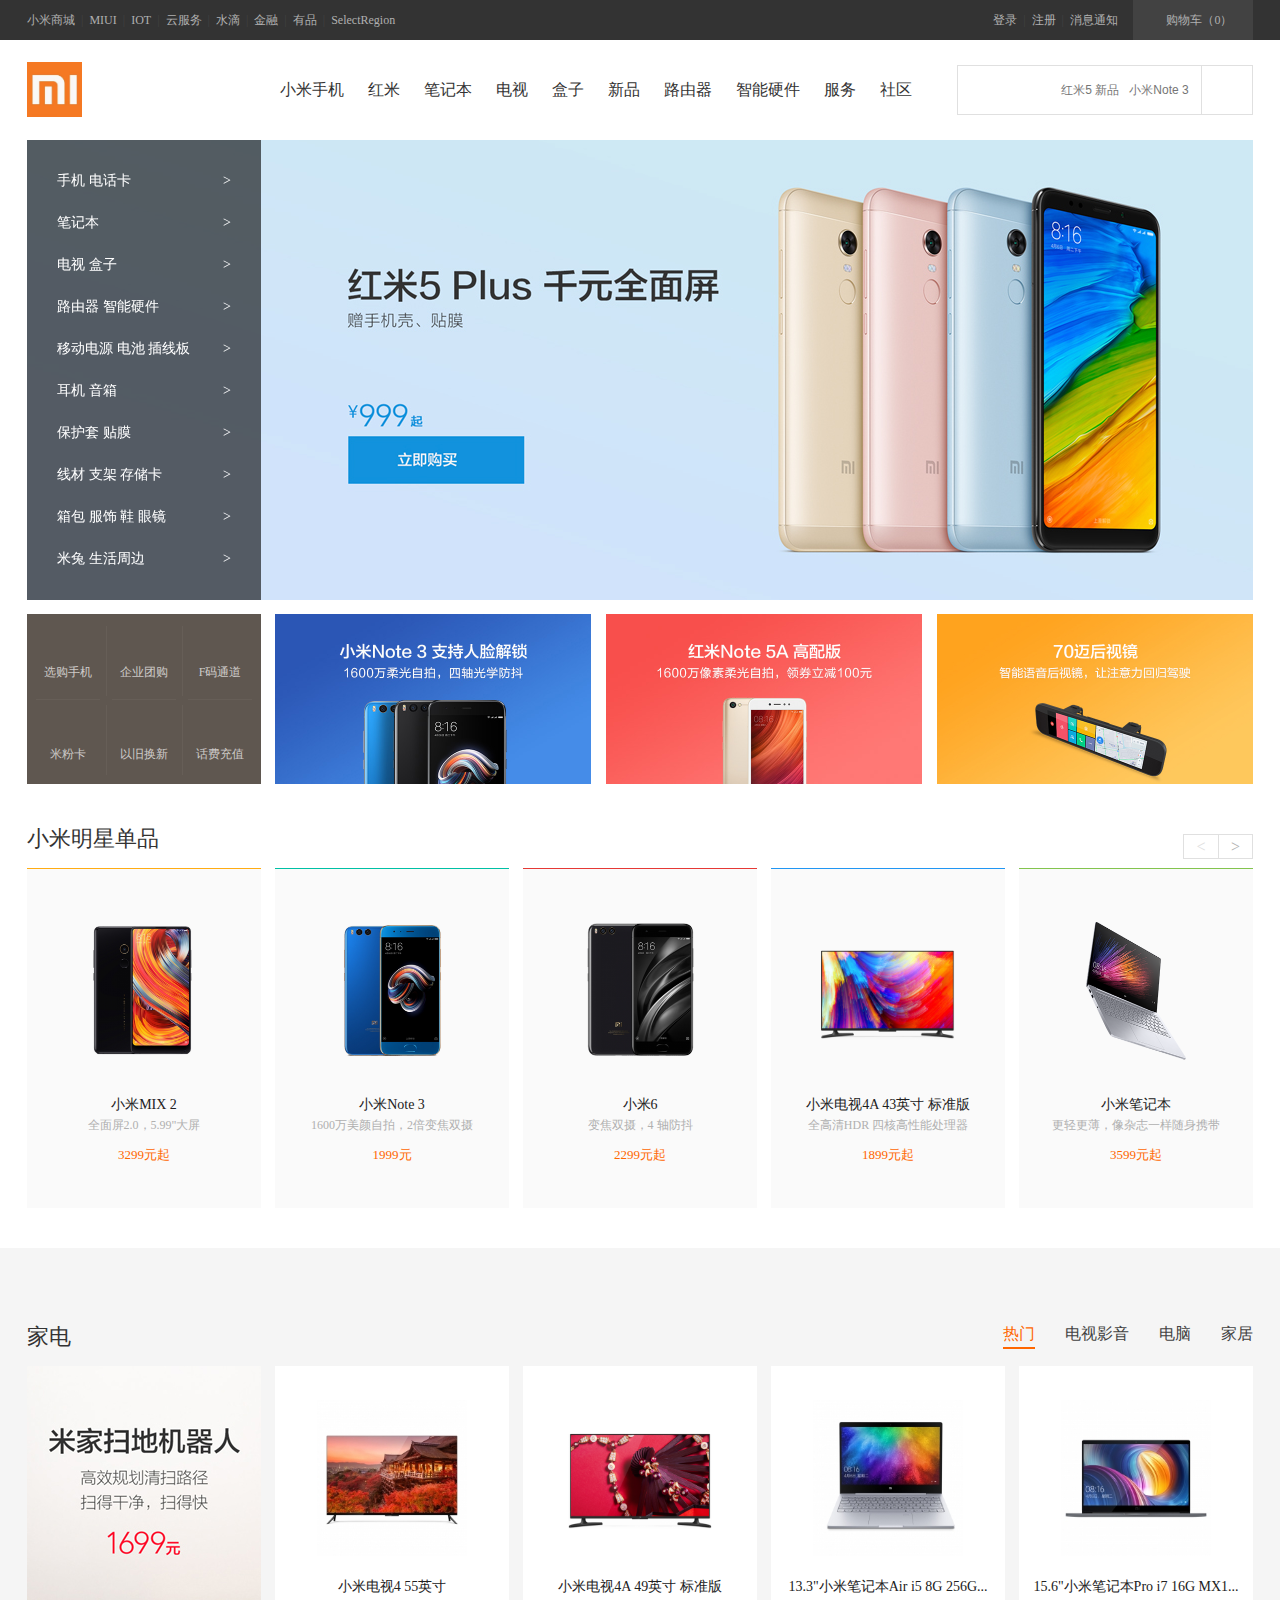
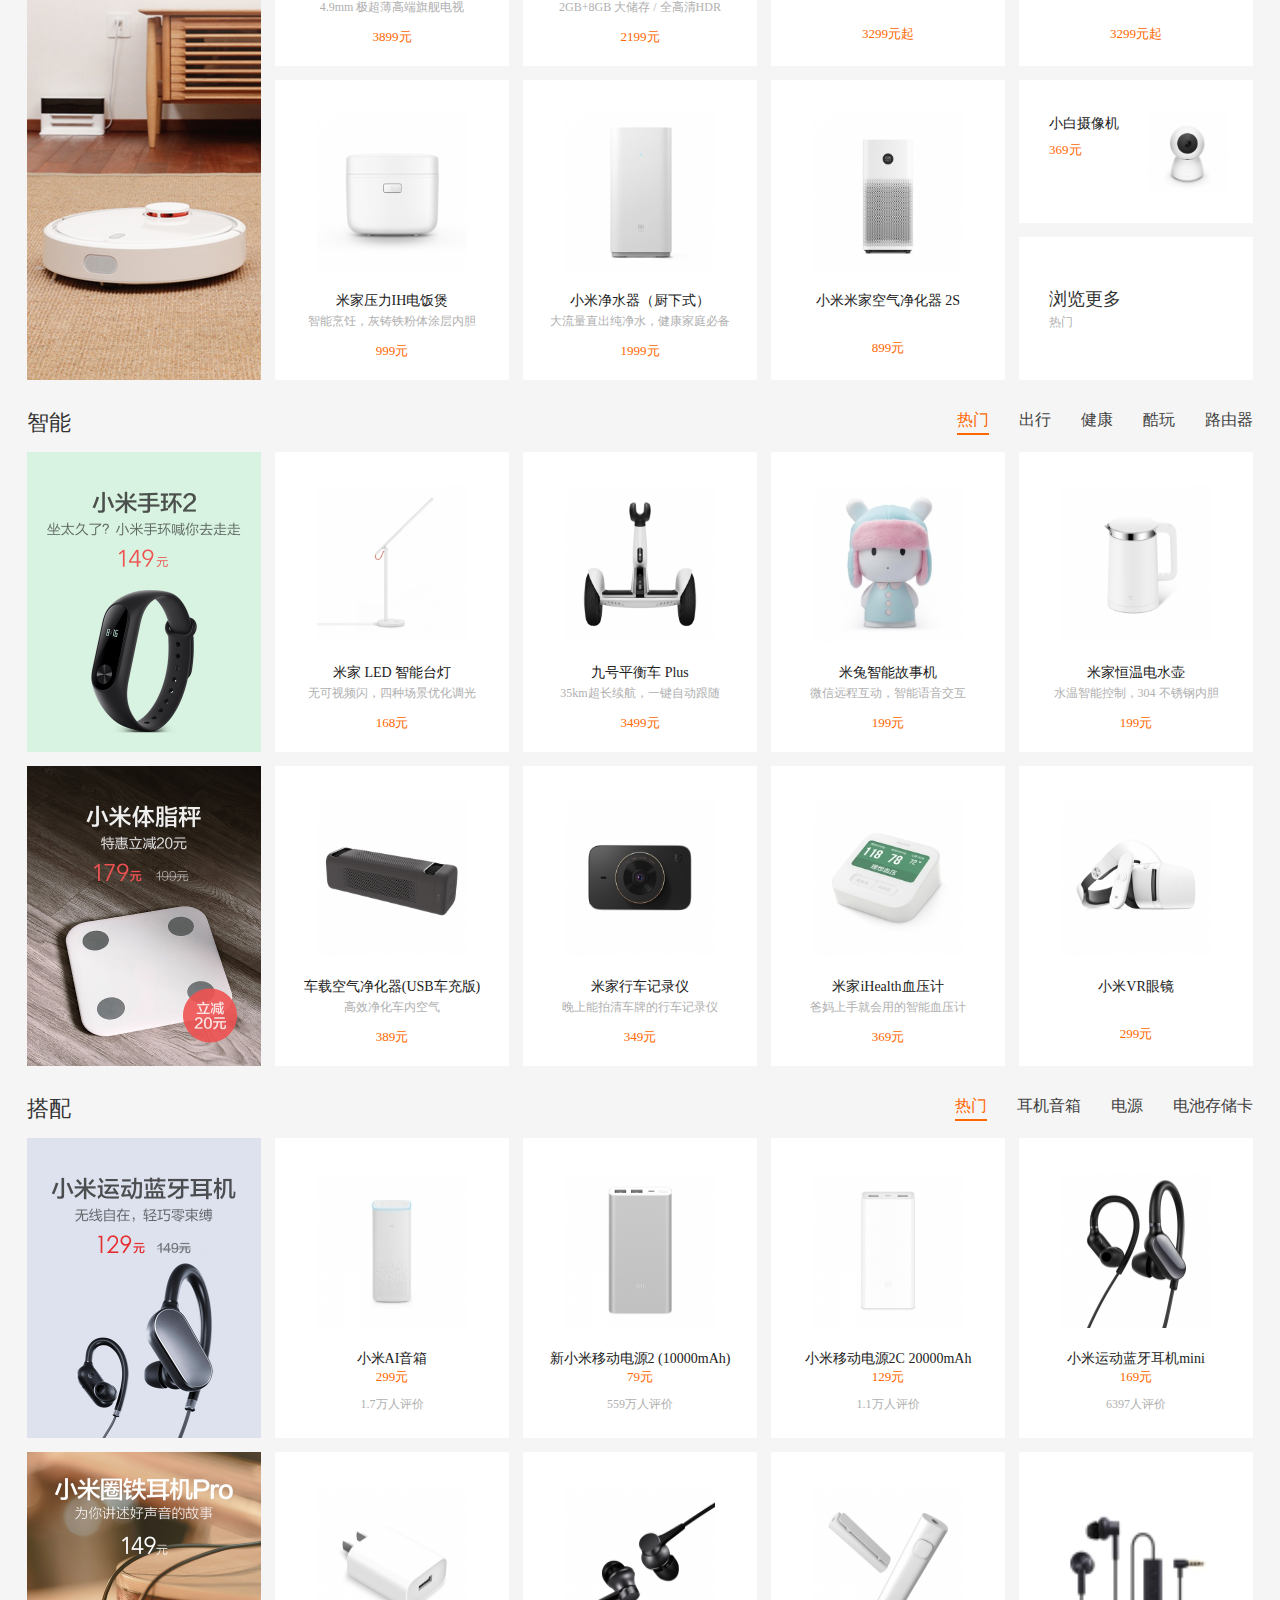
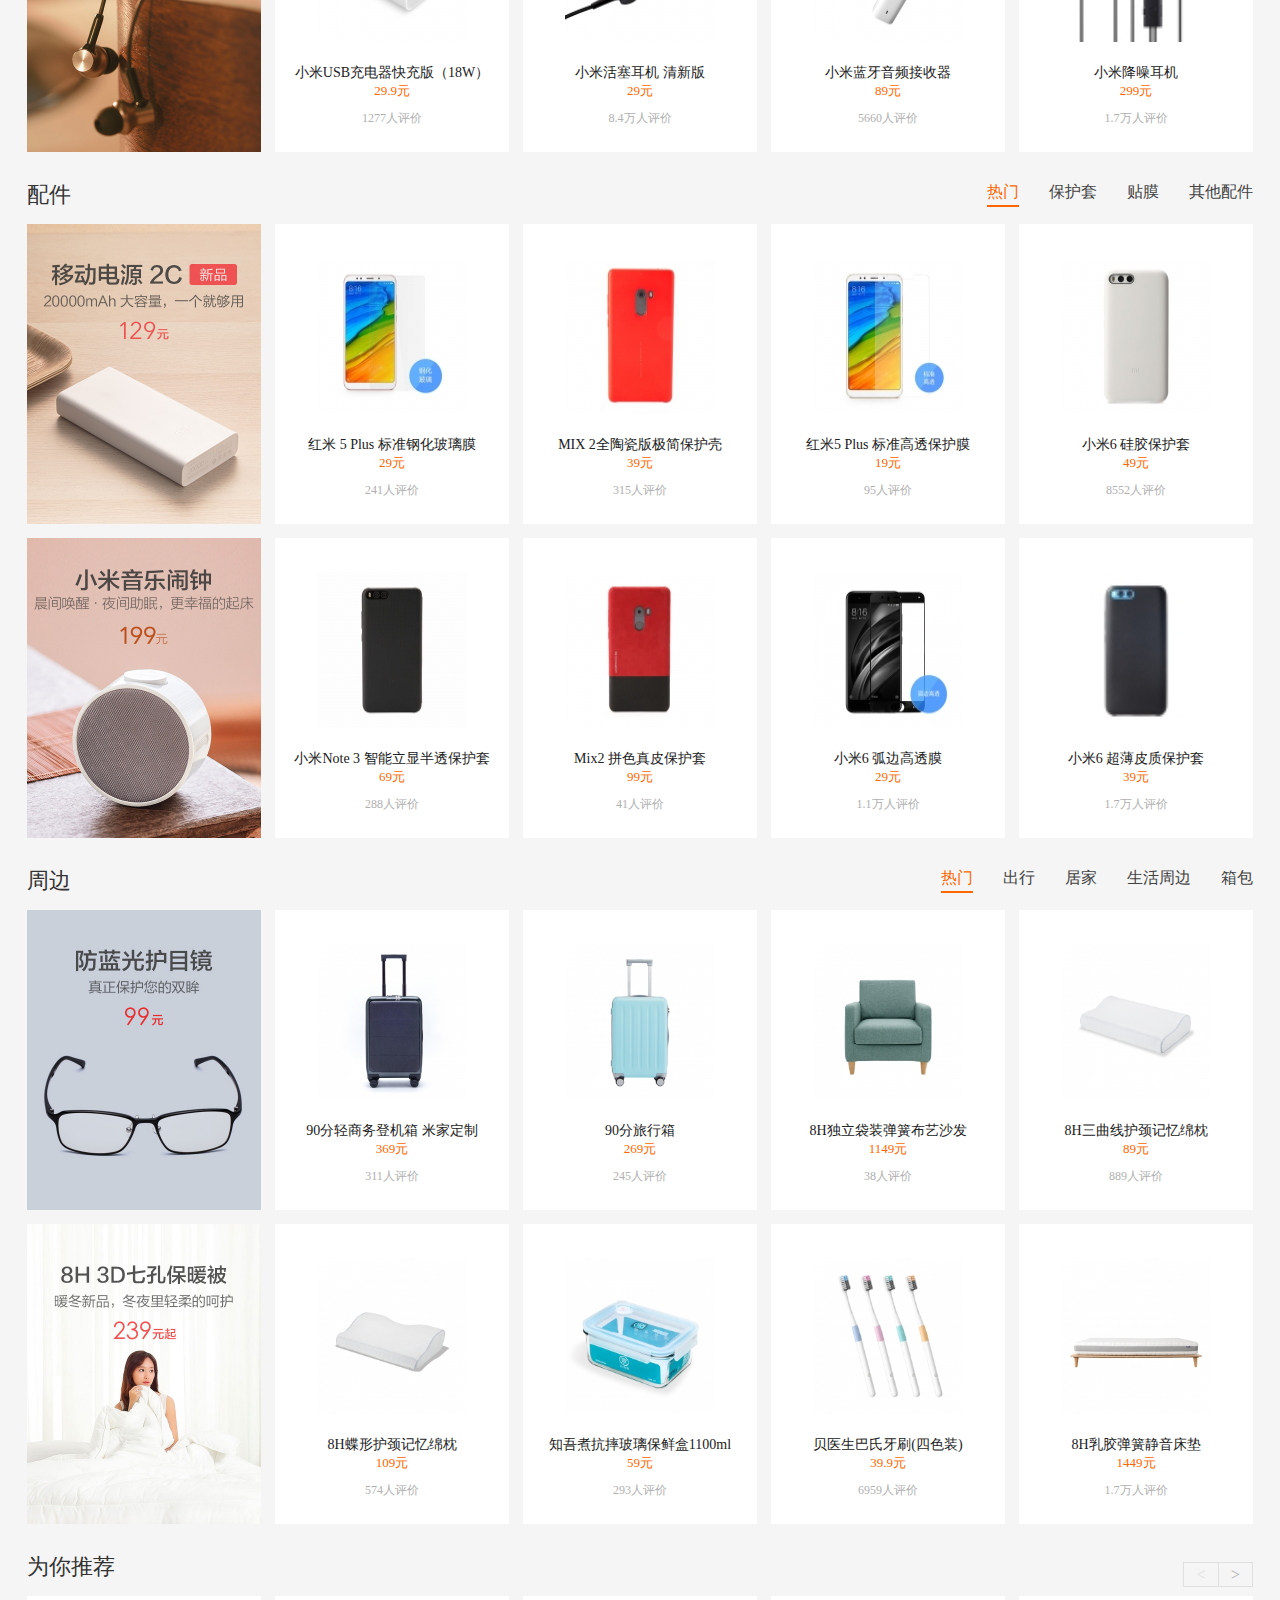
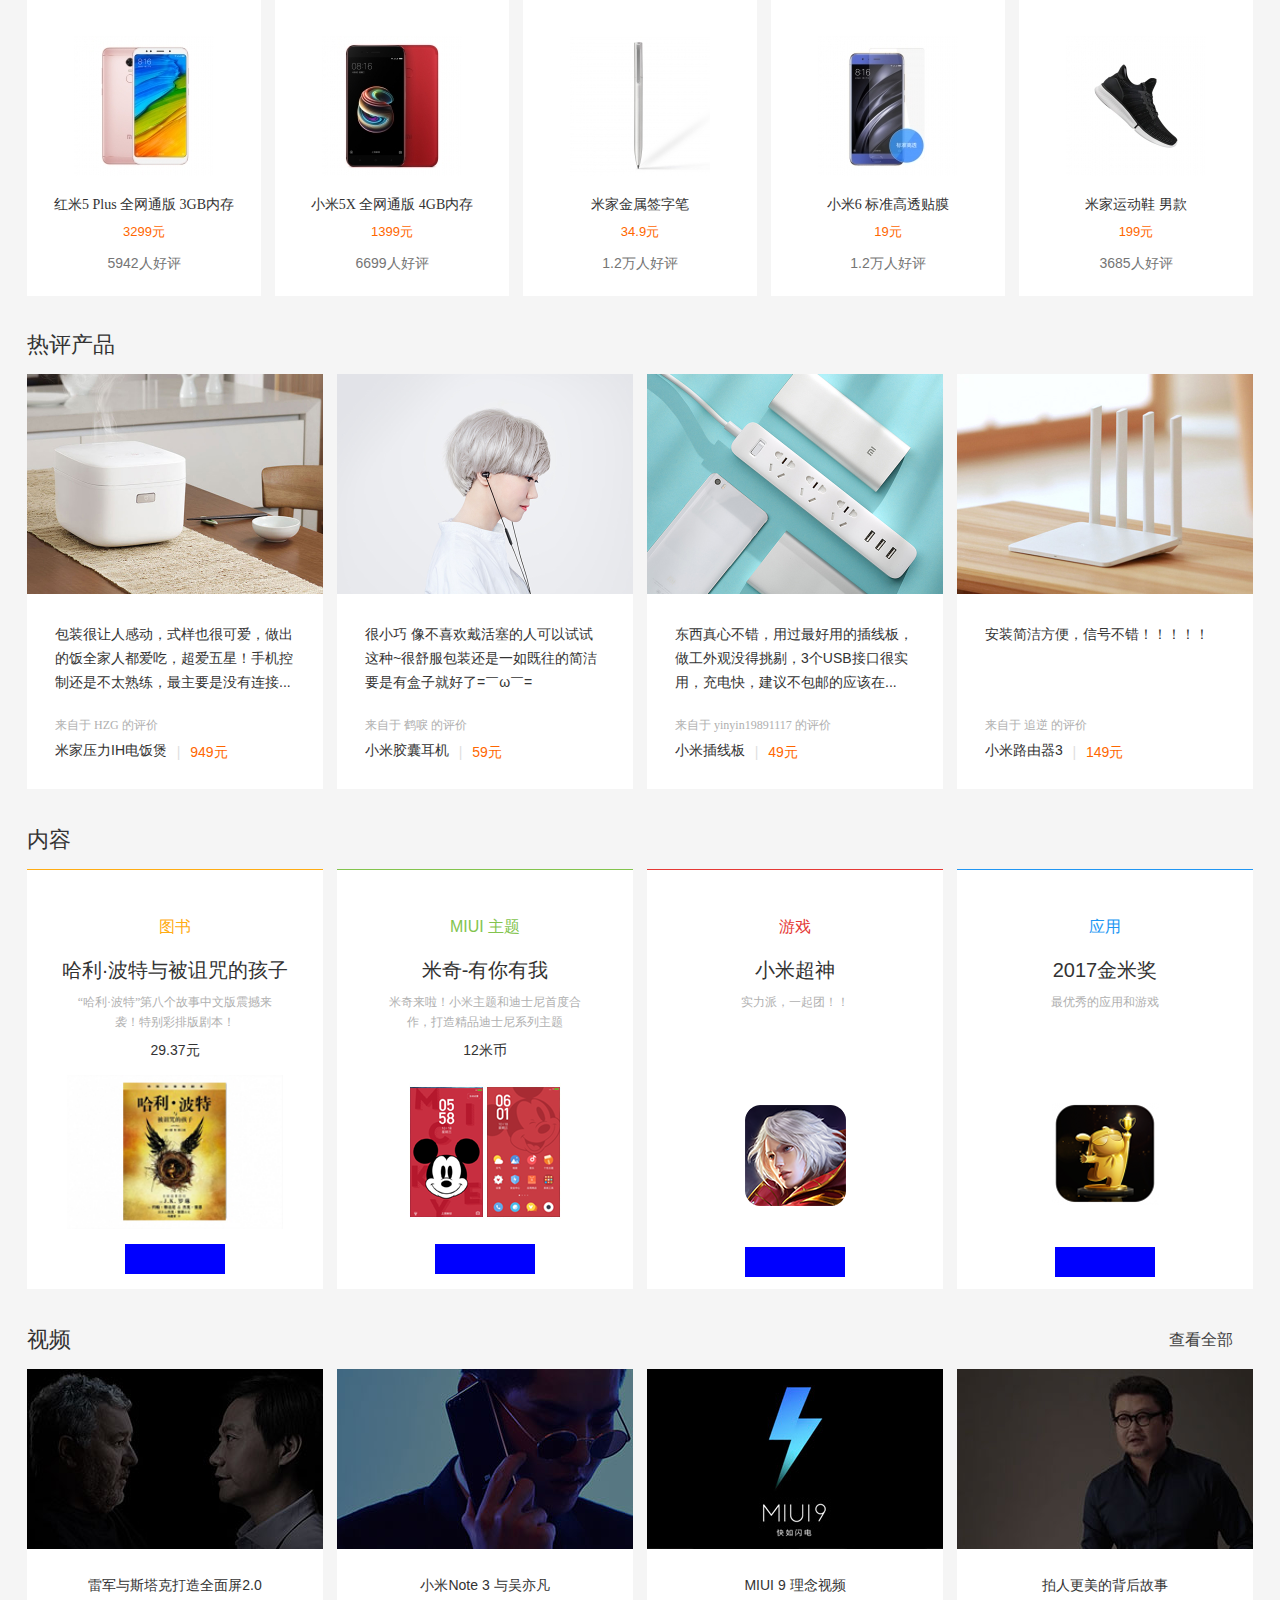
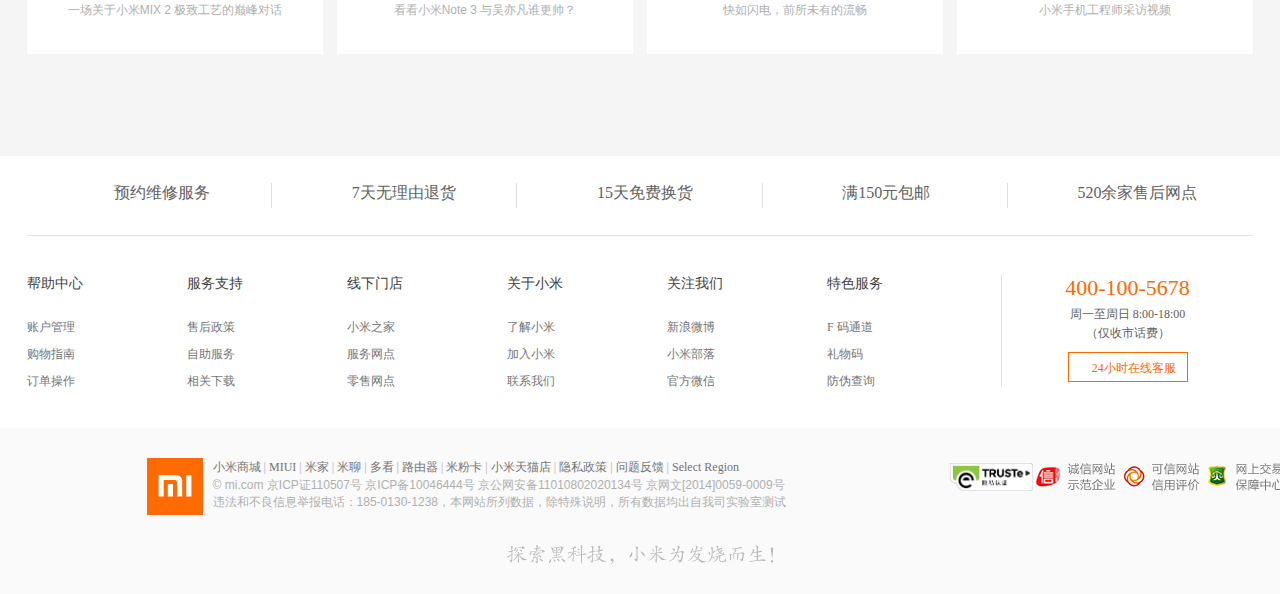
==== index.html @ ba9666d8 "1" ====
<!DOCTYPE html>
<html lang="en">
<head>
	<meta charset="UTF-8">
	<title>小米商城 - 小米MIX 2、红米5 Plus、小米Note 3、小米笔记本官方网站</title>
	<link rel="icon" href="img/favicon.ico" type="image/x-icon">
	<link rel="stylesheet" href="css/index.css">
	<link rel="stylesheet" href="css/public.css">
	<link rel="stylesheet" href="css/swiper.min.css">
	<script src="js/jquery.js"></script>
	<script src="js/swiper.min.js"></script>
</head>
<body>
	<!-- 头部开始 -->
	<div class="head">
		<div class="head-neikuan">
			<div class="head-left">
				<a href="" class="head-wenzi">小米商城</a>
				<span class="head-shuxian">|</span>
				<a href="" class="head-wenzi">MIUI</a>
				<span class="head-shuxian">|</span>
				<a href="" class="head-wenzi">IOT</a>
				<span class="head-shuxian">|</span>
				<a href="" class="head-wenzi">云服务</a>
				<span class="head-shuxian">|</span>
				<a href="" class="head-wenzi">水滴</a>
				<span class="head-shuxian">|</span>
				<a href="" class="head-wenzi">金融</a>
				<span class="head-shuxian">|</span>
				<a href="" class="head-wenzi">有品</a>
				<span class="head-shuxian">|</span>
				<a href="" class="head-wenzi">SelectRegion</a>
			</div>
			<div class="head-right">
				<a href="" class="head-wenzi">登录</a>
				<span class="head-shuxian">|</span>
				<a href="" class="head-wenzi">注册</a>
				<span class="head-shuxian">|</span>
				<a href="" class="head-wenzi">消息通知</a>
				<div class="head-buy">
					<span>&#xe600;</span>
					<span class="head-wenzi1">购物车（0）</span>
				</div>
			</div>
		</div>
	</div>
	<!-- 头部结束 -->

	<!-- 导航栏开始 -->
	<div class="daohanglan">
		<div class="daohanglan-left">
			<img src="img/logo.jpg" alt="小米logo" class="daohanglan-left-logo">
		</div>
		<div class="daohanglan-middle">
			<a href="" class="daohanglan-middle-wenzi">小米手机</a>
			<a href="" class="daohanglan-middle-wenzi">红米</a>
			<a href="" class="daohanglan-middle-wenzi">笔记本</a>
			<a href="" class="daohanglan-middle-wenzi">电视</a>
			<a href="" class="daohanglan-middle-wenzi">盒子</a>
			<a href="" class="daohanglan-middle-wenzi">新品</a>
			<a href="" class="daohanglan-middle-wenzi">路由器</a>
			<a href="" class="daohanglan-middle-wenzi">智能硬件</a>
			<a href="" class="daohanglan-middle-wenzi">服务</a>
			<a href="" class="daohanglan-middle-wenzi">社区</a>
		</div>
		<div class="daohanglan-right">
			<form action="" method="get">
				<input type="text" placeholder="                            红米5 新品   小米Note 3" class="search">
				<input type="submit" class="daohanglan-btn" value="&#xe998;">
			</form>
		</div>
	</div>
	<!-- 导航栏结束 -->

	<!-- banner开始 -->
	<div class="banner swiper-container">
		<div class="banner-img swiper-wrapper">
			<div class="swiper-slide">
				<img src="img/banner1.jpg" alt="">
			</div>
			<div class="swiper-slide">
				<img src="img/banner2.jpg" alt="">
			</div>
			<div class="swiper-slide">
				<img src="img/banner3.jpg" alt="">
			</div>
			<div class="swiper-slide">
				<img src="img/banner4.jpg" alt="">
			</div>
			<div class="swiper-slide">
				<img src="img/banner5.jpg" alt="">
			</div>
		</div>
		
    	<!-- 轮播点 -->
    	<div class="swiper-pagination"></div>
		
		<ul class="banner-nav">
			<a href="">
				<li class="banner-item">
					<span>手机 电话卡</span>
					<span>&gt;</span>
				</li>
			</a>
			<a href="">
				<li class="banner-item">
					<span>笔记本</span>
					<span>&gt;</span>
				</li>
			</a>
			<a href="">
				<li class="banner-item">
					<span>电视 盒子</span>
					<span>&gt;</span>
				</li>
			</a>
			<a href="">
				<li class="banner-item">
					<span>路由器 智能硬件</span>
					<span>&gt;</span>
				</li>
			</a><a href="">
				<li class="banner-item">
					<span>移动电源 电池 插线板</span>
					<span>&gt;</span>
				</li>
			</a>
			<a href="">
				<li class="banner-item">
					<span>耳机 音箱</span>
					<span>&gt;</span>
				</li>
			</a><a href="">
				<li class="banner-item">
					<span>保护套 贴膜</span>
					<span>&gt;</span>
				</li>
			</a>
			<a href="">
				<li class="banner-item">
					<span>线材 支架 存储卡</span>
					<span>&gt;</span>
				</li>
			</a><a href="">
				<li class="banner-item">
					<span>箱包 服饰 鞋 眼镜</span>
					<span>&gt;</span>
				</li>
			</a>
			<a href="">
				<li class="banner-item">
					<span>米兔 生活周边</span>
					<span>&gt;</span>
				</li>
			</a>
		</ul>
		
		<!-- 自己用定位做的按钮 -->
		<div class="btn-left">
			<p>&#xe65b;</p>
		</div>
		<div class="btn-left btn-right">
			<p>&#xe606;</p>
		</div>


		<!-- Swiper官网复制的轮播点击按钮代码 -->
		<!-- <div class="swiper-button-prev"></div>
    	<div class="swiper-button-next"></div> -->
	</div>
	<!-- banner结束 -->

	<!-- banner2开始 -->
	<div class="banner2">
		<div class="b2-1">
			<div class="b2-1-neirong">
				<p>&#xe605;</p>
				<p class="p2">选购手机</p>
			</div>
			<div class="b2-1-neirong">
				<p>&#xe607;</p>
				<p class="p2">企业团购</p>
			</div>
			<div class="b2-1-neirong">
				<p>&#xe60f;</p>
				<p class="p2">F码通道</p>
			</div>
			<div class="b2-1-neirong">
				<p>&#xe604;</p>
				<p class="p2">米粉卡</p>
			</div>
			<div class="b2-1-neirong">
				<p>&#xe611;</p>
				<p class="p2">以旧换新</p>
			</div>
			<div class="b2-1-neirong">
				<p>&#xe610;</p>
				<p class="p2">话费充值</p>
			</div>
			<div class="xian1"></div>
			<div class="xian1 xian2"></div>
			<div class="xian1 xian3"></div>
			<div class="xian1 xian3 xian4"></div>
			<div class="hengx1"></div>
			<div class="hengx1 hengx2"></div>
			<div class="hengx1 hengx3"></div>
		</div>
		<a href=""><img src="img/b2-2.jpg" alt="" class="b2-2"></a>
		<a href=""><img src="img/b2-3.jpg" alt="" class="b2-2 b2-3"></a>
		<a href=""><img src="img/b2-4.jpg" alt="" class="b2-2 b2-4"></a>
	</div>
	<!-- banner2结束 -->

	<!-- 明星单品开始 -->
	<div class="star">
		<div class="star-top">
			<h2>小米明星单品</h2>
			<div class="star-btn">
				<span> < </span>
				<span class="star-btn-active"> > </span>
			</div>
		</div>
		<div class="star-bottom">
			<div class="star-item items4">
				<a href=""><img src="img/item1.png" alt="" class="star-item1"></a>
				<a href=""><h1 class="star-item2">小米MIX 2</h1></a>
				<h2 class="star-item3">全面屏2.0，5.99"大屏</h2>
				<p class="star-item4">3299元起</p>
			</div>
			<div class="star-item items3">
				<a href=""><img src="img/item2.png" alt="" class="star-item1"></a>
				<a href=""><h1 class="star-item2">小米Note 3</h1></a>
				<h2 class="star-item3">1600万美颜自拍，2倍变焦双摄</h2>
				<p class="star-item4">1999元</p>
			</div>
			<div class="star-item items2">
				<a href=""><img src="img/item3.png" alt="" class="star-item1"></a>
				<a href=""><h1 class="star-item2">小米6</h1></a>
				<h2 class="star-item3">变焦双摄，4 轴防抖</h2>
				<p class="star-item4">2299元起</p>
			</div>
			<div class="star-item items1">
				<a href=""><img src="img/item4.png" alt="" class="star-item1"></a>
				<a href=""><h1 class="star-item2">小米电视4A 43英寸 标准版</h1></a>
				<h2 class="star-item3">全高清HDR  四核高性能处理器</h2>
				<p class="star-item4">1899元起</p>
			</div>
			<div class="star-item items">
				<a href=""><img src="img/item5.png" alt="" class="star-item1"></a>
				<a href=""><h1 class="star-item2">小米笔记本</h1></a>
				<h2 class="star-item3">更轻更薄，像杂志一样随身携带</h2>
				<p class="star-item4">3599元起</p>
			</div>
		</div>
	</div>
	<!-- 明星单品结束 -->

	<div class="big-box">
		<!-- 家电开始 -->
		<div class="jiadian">
			<div class="star-top">
				<h2>家电</h2>
				<ul class="jiadian-nav">
					<li class="jiadian-nav-active">热门</li>
					<li class="">电视影音</li>
					<li class="">电脑</li>
					<li class="">家居</li>
				</ul>
			</div>
			<div class="jiadian-bottom">
				<a href=""><img src="img/jiadian.jfif" alt="" class="jiadian-left"></a>
				<ul class="jiadian-right">
					<li class="jiadian-item">
						<a href=""><img src="img/jiadian-item1.jpg" alt="" class="jiadian-item1"></a>
						<a href=""><h1 class="star-item2">小米电视4 55英寸</h1></a>
						<h2 class="star-item3">4.9mm 极超薄高端旗舰电视</h2>
						<p class="star-item4">3899元</p>
					</li>
					<li class="jiadian-item">
						<a href=""><img src="img/jiadian-item2.jpg" alt="" class="jiadian-item1"></a>
						<a href=""><h1 class="star-item2">小米电视4A 49英寸 标准版</h1></a>
						<h2 class="star-item3">2GB+8GB 大储存 / 全高清HDR</h2>
						<p class="star-item4">2199元</p>
					</li>
					<li class="jiadian-item">
						<a href=""><img src="img/jiadian-item3.jpg" alt="" class="jiadian-item1"></a>
						<a href=""><h1 class="star-item2">13.3"小米笔记本Air i5 8G 256G...</h1></a>
						<div class="star-item3 si1"></div>
						<p class="star-item4">3299元起</p>
					</li>
					<li class="jiadian-item">
						<a href=""><img src="img/jiadian-item4.jpg" alt="" class="jiadian-item1"></a>
						<a href=""><h1 class="star-item2">15.6"小米笔记本Pro i7 16G MX1...</h1></a>
						<div class="star-item3 si1"></div>
						<p class="star-item4">3299元起</p>
					</li>
					<li class="jiadian-item">
						<a href=""><img src="img/jiadian-item5.jpg" alt="" class="jiadian-item1"></a>
						<a href=""><h1 class="star-item2">米家压力IH电饭煲</h1></a>
						<h2 class="star-item3">智能烹饪，灰铸铁粉体涂层内胆</h2>
						<p class="star-item4">999元</p>
					</li>
					<li class="jiadian-item">
						<a href=""><img src="img/jiadian-item6.jpg" alt="" class="jiadian-item1"></a>
						<a href=""><h1 class="star-item2">小米净水器（厨下式）</h1></a>
						<h2 class="star-item3">大流量直出纯净水，健康家庭必备</h2>
						<p class="star-item4">1999元</p>
					</li>
					<li class="jiadian-item">
						<a href=""><img src="img/jiadian-item7.jpg" alt="" class="jiadian-item1"></a>
						<a href=""><h1 class="star-item2">小米米家空气净化器 2S</h1></a>
						<div class="star-item3 si1"></div>
						<p class="star-item4">899元</p>
					</li>
					<li class="jiadian-item10">
						<div class="jiadian-item10-01">
							<div class="jiadian-item10-01-left">
								<a href=""><h1>小白摄像机</h1></a>
								<p>369元</p>
							</div>
							<div class="jiadian-item10-01-right">
								<a href=""><img src="img/jiadian-item8.jpg" alt=""></a>
							</div>
						</div>
						<div class="jiadian-item10-01 ji10-02">
							<div class="jiadian-item10-02-left">
								<a href=""><h1>浏览更多</h1></a>
								<a href=""><h4>热门</h4></a>
							</div>
							<div class="jiadian-item10-01-right">
								<a href=""><p>&#xe60b;</p></a>
							</div>
						</div>
					</li>
				</ul>
			</div>
		</div>
		<!-- 家电结束 -->

		<!-- 智能开始 -->
		<div class="jiadian">
			<div class="star-top">
				<h2>智能</h2>
				<ul class="jiadian-nav">
					<li class="jiadian-nav-active">热门</li>
					<li class="">出行</li>
					<li class="">健康</li>
					<li class="">酷玩</li>
					<li class="">路由器</li>
				</ul>
			</div>
			<div class="jiadian-bottom">
					<li class="jiadian-item zhineng-item1 zn1">
						<a href=""><img src="img/zhineng-item1.jpg" alt="" class="jiadian-item2"></a>
					</li>
					<li class="jiadian-item">
						<a href=""><img src="img/zhineng-item2.jpg" alt="" class="jiadian-item1"></a>
						<a href=""><h1 class="star-item2">米家 LED 智能台灯</h1></a>
						<h2 class="star-item3">无可视频闪，四种场景优化调光</h2>
						<p class="star-item4">168元</p>
					</li>
					<li class="jiadian-item">
						<a href=""><img src="img/zhineng-item3.png" alt="" class="jiadian-item1"></a>
						<a href=""><h1 class="star-item2">九号平衡车 Plus</h1></a>
						<h2 class="star-item3">35km超长续航，一键自动跟随</h2>
						<p class="star-item4">3499元</p>
					</li>
					<li class="jiadian-item">
						<a href=""><img src="img/zhineng-item4.jpg" alt="" class="jiadian-item1"></a>
						<a href=""><h1 class="star-item2">米兔智能故事机</h1></a>
						<h2 class="star-item3">微信远程互动，智能语音交互</h2>
						<p class="star-item4">199元</p>
					</li>
					<li class="jiadian-item">
						<a href=""><img src="img/zhineng-item5.jpg" alt="" class="jiadian-item1"></a>
						<a href=""><h1 class="star-item2">米家恒温电水壶</h1></a>
						<h2 class="star-item3">水温智能控制，304 不锈钢内胆</h2>
						<p class="star-item4">199元</p>
					</li>
					<li class="jiadian-item zhineng-item1 zn1">
						<a href=""><img src="img/zhineng-item6.jpg" alt="" class="jiadian-item2"></a>
					</li>
					<li class="jiadian-item">
						<a href=""><img src="img/zhineng-item7.jpg" alt="" class="jiadian-item1"></a>
						<a href=""><h1 class="star-item2">车载空气净化器(USB车充版)</h1></a>
						<h2 class="star-item3">高效净化车内空气</h2>
						<p class="star-item4">389元</p>
					</li>
					<li class="jiadian-item">
						<a href=""><img src="img/zhineng-item8.jpg" alt="" class="jiadian-item1"></a>
						<a href=""><h1 class="star-item2">米家行车记录仪</h1></a>
						<h2 class="star-item3">晚上能拍清车牌的行车记录仪</h2>
						<p class="star-item4">349元</p>
					</li>
					<li class="jiadian-item">
						<a href=""><img src="img/zhineng-item9.jpg" alt="" class="jiadian-item1"></a>
						<a href=""><h1 class="star-item2">米家iHealth血压计</h1></a>
						<h2 class="star-item3">爸妈上手就会用的智能血压计</h2>
						<p class="star-item4">369元</p>
					</li>
					<li class="jiadian-item">
						<a href=""><img src="img/zhineng-item10.jpg" alt="" class="jiadian-item1"></a>
						<a href=""><h1 class="star-item2">小米VR眼镜</h1></a>
						<div class="star-item3 si1"></div>
						<p class="star-item4">299元</p>
					</li>
			</div>
		</div>
		<!-- 智能结束 -->

		<!-- 搭配开始 -->
		<div class="jiadian">
			<div class="star-top">
				<h2>搭配</h2>
				<ul class="jiadian-nav">
					<li class="jiadian-nav-active">热门</li>
					<li class="">耳机音箱</li>
					<li class="">电源</li>
					<li class="">电池存储卡</li>
				</ul>
			</div>
			<div class="jiadian-bottom">
					<li class="jiadian-item zhineng-item1 zn1">
						<a href=""><img src="img/dapei-item1.jpg" alt="" class="jiadian-item2"></a>
					</li>
					<li class="jiadian-item">
						<a href=""><img src="img/dapei-item2.jpg" alt="" class="jiadian-item1"></a>
						<a href=""><h1 class="star-item2">  小米AI音箱  </h1></a>
						<p class="star-item4 item5">299元</p>
						<h2 class="star-item3 item6">1.7万人评价</h2>
					</li>
					<li class="jiadian-item">
						<a href=""><img src="img/dapei-item3.jpg" alt="" class="jiadian-item1"></a>
						<a href=""><h1 class="star-item2">  新小米移动电源2 (10000mAh)  </h1></a>
						<p class="star-item4 item5">79元</p>
						<h2 class="star-item3 item6">559万人评价</h2>
					</li><li class="jiadian-item">
						<a href=""><img src="img/dapei-item4.jpg" alt="" class="jiadian-item1"></a>
						<a href=""><h1 class="star-item2">  小米移动电源2C 20000mAh  </h1></a>
						<p class="star-item4 item5">129元</p>
						<h2 class="star-item3 item6">1.1万人评价</h2>
					</li><li class="jiadian-item">
						<a href=""><img src="img/dapei-item5.jpg" alt="" class="jiadian-item1"></a>
						<a href=""><h1 class="star-item2">  小米运动蓝牙耳机mini  </h1></a>
						<p class="star-item4 item5">169元</p>
						<h2 class="star-item3 item6">6397人评价</h2>
					</li>
					<li class="jiadian-item zhineng-item1 zn1">
						<a href=""><img src="img/dapei-item6.jpg" alt="" class="jiadian-item2"></a>
					</li>
					<li class="jiadian-item">
						<a href=""><img src="img/dapei-item7.jpg" alt="" class="jiadian-item1"></a>
						<a href=""><h1 class="star-item2">  小米USB充电器快充版（18W）  </h1></a>
						<p class="star-item4 item5">29.9元</p>
						<h2 class="star-item3 item6">1277人评价</h2>
					</li>
					<li class="jiadian-item">
						<a href=""><img src="img/dapei-item8.jpg" alt="" class="jiadian-item1"></a>
						<a href=""><h1 class="star-item2">  小米活塞耳机 清新版  </h1></a>
						<p class="star-item4 item5">29元</p>
						<h2 class="star-item3 item6">8.4万人评价</h2>
					</li><li class="jiadian-item">
						<a href=""><img src="img/dapei-item9.jpg" alt="" class="jiadian-item1"></a>
						<a href=""><h1 class="star-item2">  小米蓝牙音频接收器  </h1></a>
						<p class="star-item4 item5">89元</p>
						<h2 class="star-item3 item6">5660人评价</h2>
					</li><li class="jiadian-item">
						<a href=""><img src="img/dapei-item10.jpg" alt="" class="jiadian-item1"></a>
						<a href=""><h1 class="star-item2">小米降噪耳机</h1></a>
						<p class="star-item4 item5">299元</p>
						<h2 class="star-item3 item6">1.7万人评价</h2>
					</li>
			</div>
		</div>
		<!-- 搭配结束 -->

		<!-- 配件开始 -->
		<div class="jiadian">
			<div class="star-top">
				<h2>配件</h2>
				<ul class="jiadian-nav">
					<li class="jiadian-nav-active">热门</li>
					<li class="">保护套</li>
					<li class="">贴膜</li>
					<li class="">其他配件</li>
				</ul>
			</div>
			<div class="jiadian-bottom">
					<li class="jiadian-item zhineng-item1 zn1">
						<a href=""><img src="img/peijian-item1.jpg" alt="" class="jiadian-item2"></a>
					</li>
					<li class="jiadian-item">
						<a href=""><img src="img/peijian-item2.jpg" alt="" class="jiadian-item1"></a>
						<a href=""><h1 class="star-item2">  红米 5 Plus 标准钢化玻璃膜  </h1></a>
						<p class="star-item4 item5">29元</p>
						<h2 class="star-item3 item6">241人评价</h2>
					</li>
					<li class="jiadian-item">
						<a href=""><img src="img/peijian-item3.jpg" alt="" class="jiadian-item1"></a>
						<a href=""><h1 class="star-item2">  MIX 2全陶瓷版极简保护壳  </h1></a>
						<p class="star-item4 item5">39元</p>
						<h2 class="star-item3 item6">315人评价</h2>
					</li><li class="jiadian-item">
						<a href=""><img src="img/peijian-item4.jpg" alt="" class="jiadian-item1"></a>
						<a href=""><h1 class="star-item2">  红米5 Plus 标准高透保护膜  </h1></a>
						<p class="star-item4 item5">19元</p>
						<h2 class="star-item3 item6">95人评价</h2>
					</li><li class="jiadian-item">
						<a href=""><img src="img/peijian-item5.jpg" alt="" class="jiadian-item1"></a>
						<a href=""><h1 class="star-item2">  小米6 硅胶保护套  </h1></a>
						<p class="star-item4 item5">49元</p>
						<h2 class="star-item3 item6">8552人评价</h2>
					</li>
					<li class="jiadian-item zhineng-item1 zn1">
						<a href=""><img src="img/peijian-item6.jpg" alt="" class="jiadian-item2"></a>
					</li>
					<li class="jiadian-item">
						<a href=""><img src="img/peijian-item7.jpg" alt="" class="jiadian-item1"></a>
						<a href=""><h1 class="star-item2">  小米Note 3  智能立显半透保护套  </h1></a>
						<p class="star-item4 item5">69元</p>
						<h2 class="star-item3 item6">288人评价</h2>
					</li>
					<li class="jiadian-item">
						<a href=""><img src="img/peijian-item8.jpg" alt="" class="jiadian-item1"></a>
						<a href=""><h1 class="star-item2">  Mix2 拼色真皮保护套  </h1></a>
						<p class="star-item4 item5">99元</p>
						<h2 class="star-item3 item6">41人评价</h2>
					</li><li class="jiadian-item">
						<a href=""><img src="img/peijian-item9.jpg" alt="" class="jiadian-item1"></a>
						<a href=""><h1 class="star-item2">  小米6 弧边高透膜  </h1></a>
						<p class="star-item4 item5">29元</p>
						<h2 class="star-item3 item6">1.1万人评价</h2>
					</li><li class="jiadian-item">
						<a href=""><img src="img/peijian-item10.jpg" alt="" class="jiadian-item1"></a>
						<a href=""><h1 class="star-item2">小米6 超薄皮质保护套</h1></a>
						<p class="star-item4 item5">39元</p>
						<h2 class="star-item3 item6">1.7万人评价</h2>
					</li>
			</div>
		</div>
		<!-- 配件结束 -->

		<!-- 周边开始 -->
		<div class="jiadian">
			<div class="star-top">
				<h2>周边</h2>
				<ul class="jiadian-nav">
					<li class="jiadian-nav-active">热门</li>
					<li class="">出行</li>
					<li class="">居家</li>
					<li class="">生活周边</li>
					<li class="">箱包</li>
				</ul>
			</div>
			<div class="jiadian-bottom">
					<li class="jiadian-item zhineng-item1 zn1">
						<a href=""><img src="img/zhoubian-item1.jpg" alt="" class="jiadian-item2"></a>
					</li>
					<li class="jiadian-item">
						<a href=""><img src="img/zhoubian-item2.jpg" alt="" class="jiadian-item1"></a>
						<a href=""><h1 class="star-item2">90分轻商务登机箱 米家定制</h1></a>
						<p class="star-item4 item5">369元</p>
						<h2 class="star-item3 item6">311人评价</h2>
					</li>
					<li class="jiadian-item">
						<a href=""><img src="img/zhoubian-item3.jpg" alt="" class="jiadian-item1"></a>
						<a href=""><h1 class="star-item2">90分旅行箱</h1></a>
						<p class="star-item4 item5">269元</p>
						<h2 class="star-item3 item6">245人评价</h2>
					</li><li class="jiadian-item">
						<a href=""><img src="img/zhoubian-item4.jpg" alt="" class="jiadian-item1"></a>
						<a href=""><h1 class="star-item2">8H独立袋装弹簧布艺沙发</h1></a>
						<p class="star-item4 item5">1149元</p>
						<h2 class="star-item3 item6">38人评价</h2>
					</li><li class="jiadian-item">
						<a href=""><img src="img/zhoubian-item5.jpg" alt="" class="jiadian-item1"></a>
						<a href=""><h1 class="star-item2">8H三曲线护颈记忆绵枕</h1></a>
						<p class="star-item4 item5">89元</p>
						<h2 class="star-item3 item6">889人评价</h2>
					</li>
					<li class="jiadian-item zhineng-item1 zn1">
						<a href=""><img src="img/zhoubian-item6.jpg" alt="" class="jiadian-item2"></a>
					</li>
					<li class="jiadian-item">
						<a href=""><img src="img/zhoubian-item7.jpg" alt="" class="jiadian-item1"></a>
						<a href=""><h1 class="star-item2"> 8H蝶形护颈记忆绵枕</h1></a>
						<p class="star-item4 item5">109元</p>
						<h2 class="star-item3 item6">574人评价</h2>
					</li>
					<li class="jiadian-item">
						<a href=""><img src="img/zhoubian-item8.jpg" alt="" class="jiadian-item1"></a>
						<a href=""><h1 class="star-item2">知吾煮抗摔玻璃保鲜盒1100ml</h1></a>
						<p class="star-item4 item5">59元</p>
						<h2 class="star-item3 item6">293人评价</h2>
					</li><li class="jiadian-item">
						<a href=""><img src="img/zhoubian-item9.jpg" alt="" class="jiadian-item1"></a>
						<a href=""><h1 class="star-item2">贝医生巴氏牙刷(四色装)</h1></a>
						<p class="star-item4 item5">39.9元</p>
						<h2 class="star-item3 item6">6959人评价</h2>
					</li><li class="jiadian-item">
						<a href=""><img src="img/zhoubian-item10.jpg" alt="" class="jiadian-item1"></a>
						<a href=""><h1 class="star-item2">8H乳胶弹簧静音床垫</h1></a>
						<p class="star-item4 item5">1449元</p>
						<h2 class="star-item3 item6">1.7万人评价</h2>
					</li>
			</div>
		</div>
		<!-- 周边结束 -->

		<!-- 为你推荐开始 -->
		<div class="star weinituijian">
			<div class="star-top">
				<h2>为你推荐</h2>
				<div class="star-btn">
					<span> < </span>
					<span class="star-btn-active"> > </span>
				</div>
			</div>
			<div class="star-bottom">
				<div class="star-item items5">
					<a href=""><img src="img/weinituijian-item1.jpg" alt="" class="weinituijian-item1"></a>
					<a href=""><h1 class="weinituijian-item2"> 红米5 Plus 全网通版 3GB内存 </h1></a>
					<p class="weinituijian-item4">3299元</p>
					<h2 class="weinituijian-item3">   5942人好评    </h2>
				</div>
				<div class="star-item items5">
					<a href=""><img src="img/weinituijian-item2.jpg" alt="" class="weinituijian-item1"></a>
					<a href=""><h1 class="weinituijian-item2"> 小米5X 全网通版 4GB内存 </h1></a>
					<p class="weinituijian-item4">1399元</p>
					<h2 class="weinituijian-item3">   6699人好评    </h2>
				</div>
				<div class="star-item items5">
					<a href=""><img src="img/weinituijian-item3.jpg" alt="" class="weinituijian-item1"></a>
					<a href=""><h1 class="weinituijian-item2"> 米家金属签字笔 </h1></a>
					<p class="weinituijian-item4">34.9元</p>
					<h2 class="weinituijian-item3">   1.2万人好评    </h2>
				</div>
				<div class="star-item items5">
					<a href=""><img src="img/weinituijian-item4.jpg" alt="" class="weinituijian-item1"></a>
					<a href=""><h1 class="weinituijian-item2"> 小米6 标准高透贴膜 </h1></a>
					<p class="weinituijian-item4">19元</p>
					<h2 class="weinituijian-item3">   1.2万人好评    </h2>
				</div>
				<div class="star-item items items5">
					<a href=""><img src="img/weinituijian-item5.jpg" alt="" class="weinituijian-item1"></a>
					<a href=""><h1 class="weinituijian-item2"> 米家运动鞋 男款 </h1></a>
					<p class="weinituijian-item4">199元</p>
					<h2 class="weinituijian-item3">   3685人好评    </h2>
				</div>
			</div>
		</div>
		<!-- 为你推荐结束 -->

		<!-- 热评产品开始 -->
		<div class="reping">
			<div class="star-top">
				<h2>热评产品</h2>
			</div>
			<div class="repingchanpin-bottom">
				<div class="repingchanpin-item1 rpitem1-01">
					<a href=""><img src="img/repingchanpin-item1.jfif" alt="" class="repingchanpin-item2"></a>
					<a href=""><p class="repingchanpin-item3">包装很让人感动，式样也很可爱，做出的饭全家人都爱吃，超爱五星！手机控制还是不太熟练，最主要是没有连接...</p></a>
					<p class="repingchanpin-item4"> 来自于 HZG 的评价 </p>
					<div class="repingchanpin-item5">
						<a href=""><p class="repingchanpin-item5-01">米家压力IH电饭煲</p></a>
						<span class="repingchanpin-item5-02">|</span>
						<p class="repingchanpin-item5-03">949元</p>
					</div>
				</div>
				<div class="repingchanpin-item1">
					<a href=""><img src="img/repingchanpin-item2.jfif" alt="" class="repingchanpin-item2"></a>
					<a href=""><p class="repingchanpin-item3">很小巧 像不喜欢戴活塞的人可以试试这种~很舒服包装还是一如既往的简洁 要是有盒子就好了=￣ω￣=</p></a>
					<p class="repingchanpin-item4"> 来自于 鹤唳 的评价 </p>
					<div class="repingchanpin-item5">
						<a href=""><p class="repingchanpin-item5-01">小米胶囊耳机</p></a>
						<span class="repingchanpin-item5-02">|</span>
						<p class="repingchanpin-item5-03">59元</p>
					</div>
				</div>
				<div class="repingchanpin-item1">
					<a href=""><img src="img/repingchanpin-item3.jfif" alt="" class="repingchanpin-item2"></a>
					<a href=""><p class="repingchanpin-item3">东西真心不错，用过最好用的插线板，做工外观没得挑剔，3个USB接口很实用，充电快，建议不包邮的应该在...</p></a>
					<p class="repingchanpin-item4"> 来自于 yinyin19891117 的评价 </p>
					<div class="repingchanpin-item5">
						<a href=""><p class="repingchanpin-item5-01">小米插线板</p></a>
						<span class="repingchanpin-item5-02">|</span>
						<p class="repingchanpin-item5-03">49元</p>
					</div>
				</div>
				<div class="repingchanpin-item1">
					<a href=""><img src="img/repingchanpin-item4.jfif" alt="" class="repingchanpin-item2"></a>
					<a href=""><p class="repingchanpin-item3">安装简洁方便，信号不错！！！！！</p></a>
					<p class="repingchanpin-item4"> 来自于 追逆 的评价 </p>
					<div class="repingchanpin-item5">
						<a href=""><p class="repingchanpin-item5-01">小米路由器3</p></a>
						<span class="repingchanpin-item5-02">|</span>
						<p class="repingchanpin-item5-03">149元</p>
					</div>
				</div>
			</div>
		</div>
		<!-- 热评产品结束 -->

		<!-- 内容开始 -->
		<div class="content">
			<div class="star-top">
				<h2>内容</h2>
			</div>
			<div class="content-bottom">
				<div class="content-bottom-item1 ci01 swiper-container-neirong">
					<p class="item1-01">图书</p>
					<div class="swiper-wrapper-neirong">
						<div class="swiper-slide">
							<a href=""><h1 class="item1-02">哈利·波特与被诅咒的孩子</h1></a>
							<a href=""><p class="item1-03">“哈利·波特”第八个故事中文版震撼来袭！特别彩排版剧本！</p></a>
							<a href=""><p class="item1-04">29.37元</p></a>
							<a href=""><img src="img/content-item1.png" alt="" class="item1-05"></a>
						</div>
							
					</div>
					<a href="">
						<div class="item1-06">     <!-- 轮播点 -->
							<p class="item1-06-01"></p>
						</div>
					</a>
				</div>
				<div class="content-bottom-item1 ci02">
					<p class="item1-01 ci02-01">MIUI 主题</p>
					<a href=""><h1 class="item1-02">米奇-有你有我</h1></a>
					<a href=""><p class="item1-03">米奇来啦！小米主题和迪士尼首度合作，打造精品迪士尼系列主题</p></a>
					<a href=""><p class="item1-04">12米币</p></a>
					<a href=""><img src="img/content-item2.png" alt="" class="item1-05"></a>
					<a href="">
						<div class="item1-06">
							<p class="item1-06-01"></p>
						</div>
					</a>
				</div>
				<div class="content-bottom-item1 ci03">
					<p class="item1-01 ci03-01">游戏</p>
					<a href=""><h1 class="item1-02">小米超神</h1></a>
					<a href=""><p class="item1-03">实力派，一起团！！</p></a>
					<a href=""><p class="item1-04 ci03-04"></p></a>
					<a href=""><img src="img/content-item3.png" alt="" class="item1-05"></a>
					<a href="">
						<div class="item1-06">
							<p class="item1-06-01"></p>
						</div>
					</a>
				</div>
				<div class="content-bottom-item1 ci04">
					<p class="item1-01 ci04-01">应用</p>
					<a href=""><h1 class="item1-02">2017金米奖</h1></a>
					<a href=""><p class="item1-03">最优秀的应用和游戏</p></a>
					<a href=""><p class="item1-04 ci03-04"></p></a>
					<a href=""><img src="img/content-item4.png" alt="" class="item1-05"></a>
					<a href="">
						<div class="item1-06">
							<p class="item1-06-01"></p>
						</div>
					</a>
				</div>
			</div>
		</div>
		<!-- 内容结束 -->

		<!-- 视频开始 -->
		<div class="content c01">
			<div class="star-top c01-top">
				<h2>视频</h2>
				<div class="sp-you">
					<p class="c01-top-right">查看全部</p>
					<p>&#xe64f;</p>
				</div>
			</div>
			<div class="video-bottom">
				<div class="video-bottom-item01 vi01">
					<a href="" class="vip"><img src="img/video-item1.jpg" alt=""><p>&#xe673;</p></a>
					<a href=""><p class="video-item2">雷军与斯塔克打造全面屏2.0</p></a>
					<h4>一场关于小米MIX 2 极致工艺的巅峰对话</h4>
				</div>
				<div class="video-bottom-item01">
					<a href="" class="vip"><img src="img/video-item2.jpg" alt=""><p>&#xe673;</p></a>
					<a href=""><p class="video-item2">小米Note 3 与吴亦凡</p></a>
					<h4>看看小米Note 3 与吴亦凡谁更帅？</h4>
				</div>
				<div class="video-bottom-item01">
					<a href="" class="vip"><img src="img/video-item3.jpg" alt=""><p>&#xe673;</p></a>
					<a href=""><p class="video-item2">MIUI 9 理念视频</p></a>
					<h4>快如闪电，前所未有的流畅</h4>
				</div>
				<div class="video-bottom-item01">
					<a href="" class="vip"><img src="img/video-item4.jpg" alt=""><p>&#xe673;</p></a>
					<a href=""><p class="video-item2">拍人更美的背后故事</p></a>
					<h4>小米手机工程师采访视频</h4>
				</div>
			</div>
		</div>
		<!-- 视频结束 -->
	</div>

	<!-- map开始 -->
	<div class="map">
		<div class="map-neikuan">
			<div class="shang">
				<div class="shang-item1">
					<p>&#xe61f;</p>
					预约维修服务
				</div>
				<div class="shang-item1 si01">
					<p>&#xe603;</p>
					7天无理由退货
				</div>
				<div class="shang-item1 si02">
					<p>&#xe608;</p>
					15天免费换货
				</div>
				<div class="shang-item1 si03">
					<p>&#xe607;</p>
					满150元包邮
				</div>
				<div class="shang-item1 si04">
					<p>&#xe602;</p>
					520余家售后网点
				</div>
			</div>
			<div class="xia">
				<div class="xia-item1">
					<p class="xia-item1-01">帮助中心</p>
					<a href=""><p class="xia-item1-02">账户管理</p></a>
					<a href=""><p class="xia-item1-02">购物指南</p></a>
					<a href=""><p class="xia-item1-02">订单操作</p></a>
				</div>
				<div class="xia-item1">
					<p class="xia-item1-01">服务支持</p>
					<a href=""><p class="xia-item1-02">售后政策</p></a>
					<a href=""><p class="xia-item1-02">自助服务</p></a>
					<a href=""><p class="xia-item1-02">相关下载</p></a>
				</div>
				<div class="xia-item1">
					<p class="xia-item1-01">线下门店</p>
					<a href=""><p class="xia-item1-02">小米之家</p></a>
					<a href=""><p class="xia-item1-02">服务网点</p></a>
					<a href=""><p class="xia-item1-02">零售网点</p></a>
				</div>
				<div class="xia-item1">
					<p class="xia-item1-01">关于小米</p>
					<a href=""><p class="xia-item1-02">了解小米</p></a>
					<a href=""><p class="xia-item1-02">加入小米</p></a>
					<a href=""><p class="xia-item1-02">联系我们</p></a>
				</div>
				<div class="xia-item1">
					<p class="xia-item1-01">关注我们</p>
					<a href=""><p class="xia-item1-02">新浪微博</p></a>
					<a href=""><p class="xia-item1-02">小米部落</p></a>
					<a href=""><p class="xia-item1-02">官方微信</p></a>
				</div>
				<div class="xia-item1">
					<p class="xia-item1-01">特色服务</p>
					<a href=""><p class="xia-item1-02">F 码通道</p></a>
					<a href=""><p class="xia-item1-02">礼物码</p></a>
					<a href=""><p class="xia-item1-02">防伪查询</p></a>
				</div>
				<div class="xia-item2">
					<p class="xia-item2-01">400-100-5678</p>
					<p class="xia-item2-02">周一至周日 8:00-18:00</p>
					<p class="xia-item2-02 xi02">（仅收市话费）</p>
					<p class="xia-item2-03">&#xe60e; 24小时在线客服</p>
				</div>
			</div>
		</div>
	</div>
	<!-- map结束 -->

	<!-- 底部开始 -->
	<div class="map dibu">
		<div class="dibu-shang">
			<img src="img/logo-footer.png" alt="" class="img1">
			<div class="dibu-shang-middle">
				<a href="" class="head-wenzi">小米商城</a>
				<span class="head-shuxian">|</span>
				<a href="" class="head-wenzi">MIUI</a>
				<span class="head-shuxian">|</span>
				<a href="" class="head-wenzi">米家</a>
				<span class="head-shuxian">|</span>
				<a href="" class="head-wenzi">米聊</a>
				<span class="head-shuxian">|</span>
				<a href="" class="head-wenzi">多看</a>
				<span class="head-shuxian">|</span>
				<a href="" class="head-wenzi">路由器</a>
				<span class="head-shuxian">|</span>
				<a href="" class="head-wenzi">米粉卡</a>
				<span class="head-shuxian">|</span>
				<a href="" class="head-wenzi">小米天猫店</a>
				<span class="head-shuxian">|</span>
				<a href="" class="head-wenzi">隐私政策</a>
				<span class="head-shuxian">|</span>
				<a href="" class="head-wenzi">问题反馈</a>
				<span class="head-shuxian">|</span>
				<a href="" class="head-wenzi">Select Region</a>
				<div class="middle-xia">
					<p class="mx-01">©</p>
					<p class="mx-02">mi.com</p>
					<p class="mx-01"> 京ICP证110507号 </p>
					<p class="mx-02">京ICP备10046444号</p>
					<p class="mx-02">京公网安备11010802020134号 </p>
					<p class="mx-02">京网文[2014]0059-0009号</p>
					<p class="mx-01"> 违法和不良信息举报电话：185-0130-1238，本网站所列数据，除特殊说明，所有数据均出自我司实验室测试</p>
				</div>
			</div>
			<img src="img/dibu5.png" alt="" class="dibutu">
			<img src="img/dibu4.png" alt="" class="dibutu">
			<img src="img/dibu3.png" alt="" class="dibutu">
			<img src="img/dibu2.png" alt="" class="dibutu">
			<img src="img/dibu1.png" alt="" class="dibutu">
		</div>
		<div class="dibu-xia">
			<img src="img/dibu6.png" alt="">
		</div>
	</div>
	<!-- 底部结束 -->
</body>
</html>
<script> 
var mySwiper = new Swiper('.swiper-container', {
	autoplay: 1000,//可选选项，自动滑动
	effect : 'fade',  //可选选项，渐变切换
	prevButton:'.btn-left',
	nextButton:'.btn-right',
	pagination : '.swiper-pagination',
	loop : true,
})

var mySwiper = new Swiper('.swiper-container-neirong', {
	autoplay: 1000,//可选选项，自动滑动
	effect : 'fade',  //可选选项，渐变切换
	prevButton:'.btn-left',
	nextButton:'.btn-right',
	pagination : '.swiper-pagination',
	loop : true,
})
</script>
---- css/index.css ----
@font-face {
  font-family: 'iconfont';  /* project id 532541 */
  src: url('https://at.alicdn.com/t/font_532541_5ple9ov0xvv4pldi.eot');
  src: url('https://at.alicdn.com/t/font_532541_5ple9ov0xvv4pldi.eot?#iefix') format('embedded-opentype'),
  url('https://at.alicdn.com/t/font_532541_5ple9ov0xvv4pldi.woff') format('woff'),
  url('https://at.alicdn.com/t/font_532541_5ple9ov0xvv4pldi.ttf') format('truetype'),
  url('https://at.alicdn.com/t/font_532541_5ple9ov0xvv4pldi.svg#iconfont') format('svg');
}
.head-buy span:nth-child(1){
	font-family: 'iconfont';
	line-height: 40px;
	float: left;
	color: #b0b0b0;
	margin-right: 4px;
}

.head{
	height: 40px;
	width: 100%; /* 通屏显示 */
	background-color: #333333;
}
.head-neikuan{
	width: 1226px;
	height: 40px;
	margin: 0 auto;
}
.head-left{
	height: 40px;
	float: left;
}
.head-wenzi,.head-wenzi1{
	color: #b0b0b0;
	font-size: 12px;
	line-height: 40px;
	float: left;
}
.head-wenzi:hover{
	color: white;
}
.head-shuxian{
	line-height: 40px;
	color: #424242;
	font-size: 12px;
	float: left;
	margin: 0 6px;
}
.head-right{
	height: 40px;
	float: right;
}
.daohanglan{
	width: 1226px;
	height: 100px;
	/* margin: 0 auto; */
	margin-left: auto;
	margin-right: auto;
}
.daohanglan-left{
	height: 100px;
	float: left;
}
.daohanglan-left-logo{
	width: 55px;
	height: 55px;
	margin-top: 22px;
}
.daohanglan-middle{
	height: 100px;
	float: left;
	margin-left: 188px;
}
.daohanglan-middle-wenzi{
	line-height: 100px;
	color: #333333;
	padding: 0 10px;
}
.daohanglan-right{
	float: right;
	width: 296px;
	height: 50px;
	margin-top: 25px;
}
.search{
	width: 223px;
	height: 48px;
	border: 1px solid #e0e0e0;
	font-size: 12px;
	color: #757575;
	padding: 0 10px;
	float: left;
}
.daohanglan-btn{
	font-family: 'iconfont';
	width: 51px;
	height: 50px;
	float: left;
	border: 1px solid #e0e0e0;
	border-left: 0;
	background-color: white;
	padding: 0 6px;
	font-size: 24px;
	color: #616161;
	transition: all .2s;
}
.daohanglan-btn:hover{
	color: white;
	background-color: #ff6700;]
}

.star{
	width: 1226px;
	height: 438px;
	margin: 0 auto;
}
.star-top{
	width: 100%;
	height: 58px;
}
.star-top h2{
	line-height: 58px;
	font-weight: 200;
	font-size: 22px;
	color: #333;
	float: left;
}
.star-btn{
	float: right;
	width: 68px;
	height: 23px;
	margin-top: 24px;
	border: 1px solid #e0e0e0;
}
.star-btn span{
	float: left;
	width: 34px;
	height: 100%;
	text-align: center;
	line-height: 23px;
	font-size: 16px;
	color: #e0e0e0;
}
.star-btn .star-btn-active{
	color: #b0b0b0;
	border-left: 1px solid #e0e0e0;
	width: 33px;
}
.star-btn .star-btn-active:hover{
	color: #ff6700;
	cursor: pointer;
}
.star-bottom{
	width: 1226px;
	height: 340px;
}
.star-item{
	width: 234px;
	height: 300px;
	background-color: #fafafa;
	border-top: 1px solid #ffac13;
	float: left;
	padding-top: 39px;
	margin-right: 14px;
}
.star-item1{
	width: 160px;
	height: 166px;
	margin: 0 auto;
	display: block;
}
.star-item2{
	font-size: 14px;
	font-weight: 400;
	color: #212121;
	text-align: center;
	margin-top: 22px;
}
.star-item3{
	font-size: 12px;
	color: #b0b0b0;
	text-align: center;
	font-weight: normal;
	margin-top: 3px;
}
.si1{
	width: 214px;
	height: 14px;
}
.star-item4{
	font-size: 13px;
	color: #ff6700;
	text-align: center;
	margin-top: 12px;
}
.items{
	margin: 0px;
	border-top-color: #83c44e;
}
.items1{
	border-top-color: #2196f3;
}
.items2{
	border-top-color: #e53935;
}
.items3{
	border-top-color: #00c0a5;
}
.items4{
	border-top-color: #ffac13;
}
.big-box{
	width: 100%;
	height: 5248px;
	background-color: #f5f5f5;
	padding-top: 60px;
}
.jiadian{
	width: 1226px;
	height: 686px;
	margin: 0 auto;
}
.jiadian-nav{
	float: right;
	margin-top: 16px;
}
.jiadian-nav li{
	float: left;
	border-bottom: 2px solid rgba(0, 0, 0, 0.0);
	padding-bottom: 2px;
	margin-left: 30px;
	color: #424242;
	font-size: 16px;
}
.jiadian-nav li:hover,.c01-top-right:hover,.shang-item1:hover,.xia-item1-02:hover,.dibu-shang-middle a:hover,.mx-02:hover,.daohanglan-middle-wenzi:hover{
	color: #ff6700;
	border-bottom-color: #ff6700;
	cursor: pointer;
}
.jiadian-nav .jiadian-nav-active{
	color: #ff6700;
	border-bottom-color: #ff6700;
}
.jiadian-bottom{
	width: 1226px;
	height: 628px;
}
.jiadian-left{
	width: 234px;
	height: 614px;
	float: left;
}
.jiadian-left,.jiadian-item,.items5,.repingchanpin-item1,.content-bottom-item1,.video-bottom-item01,.b2-2,.b2-3,.b2-4,.jiadian-item10-01{
	transition: all .3s linear;
}
.jiadian-left:hover,.jiadian-item:hover,.items5:hover,.repingchanpin-item1:hover,.content-bottom-item1:hover,.video-bottom-item01:hover,.b2-2:hover,.b2-3:hover,.b2-4:hover,.jiadian-item10-01:hover{
	transform: translate(0, -6px);
	box-shadow: 0 5px 16px  1px #ccc;
}
.jiadian-right{
	width: 992px;
	height: 614px;
	float: left;
}
.jiadian-item{
	width: 234px;
	height: 266px;
	background-color: white;
	margin-left: 14px;
	padding-top: 34px;
	margin-bottom: 14px;
	float: left;
}
.zn1{
	height: 300px;
}
.jiadian-item10{
	width: 234px;
	margin-left: 14px;
	padding-top: 34px;
	margin-bottom: 14px;
	float: left;
	background-color: #f5f5f5;
	padding: 0;
	height: 300px;
}
.jiadian-item10-01{
	width: 100%;
	background-color: white;
	height: 143px;
	margin: 0;
	padding: 0;
}
.jiadian-item10-01-left{
	float: left;
	padding-top: 35px;
	margin-left: 30px;
}
.jiadian-item10-01-left h1{
	font-size: 14px;
	font-weight: 400;
	color: #212121;
	text-align: center;
}
.jiadian-item10-01-left p{
	font-size: 13px;
	color: #ff6700;
	text-align: left;
	margin-top: 8px;
}
.jiadian-item10-01-right{
	float: right;
	margin-right: 25px;
}
.jiadian-item10-01-right img{
	width: 80px;
	height: 80px;
	margin-top: 31.5px;
}
.jiadian-item10-01-right p{
	font-family: 'iconfont';
	font-size: 48px;
	line-height: 48px;
	color: #ff6700;
	margin-top: 50px;
	margin-right: 20px;
}
.ji10-02{
	margin-top: 14px;
}
.jiadian-item10-02-left{
	margin-left: 30px;
	padding-top: 50px;
	float: left;
}
.jiadian-item10-02-left h1{
	font-size: 18px;
	color: #333;
	font-weight: normal;
}
.jiadian-item10-02-left h4{
	font-size: 12px;
	color: #b0b0b0;
	text-align: left;
	font-weight: normal;
	margin-top: 3px;
}

.jiadian-item1{
	width: 150px;
	height: 156px;
	display: block;
	margin: 0 auto;
}
.zhineng-item1{
	margin: 0;
	padding: 0;
}
.zhineng-item1 .jiadian-item2{
	width: 234px;
	height: 300px;
	padding: 0;
	margin: 0;
}
.item5{
	margin-top: 0;
}
.item6{
	margin-top: 10px;
}
.zr{
	width: 500px;

	background-color: yellow;
}
.items5{
	height: 300px;
	border-top-width: 0;
	padding: 0;
	background-color: white;
}
.weinituijian-item1{
	width: 140px;
	height: 140px;
	margin: 0 auto;
	display: block;
	margin-top: 40px;
	margin-bottom: 20px;
}
.weinituijian-item4{
	font-size: 13px;
	color: #ff6700;
	text-align: center;
	margin-top: 9px;
	font-family: "Helvetica Neue", Helvetica, Arial, "Microsoft Yahei", "Hiragino Sans GB", "Heiti SC", "WenQuanYi Micro Hei", sans-serif;
}
.weinituijian-item2{
	margin-top: 10px;
	font-size: 14px;
	color: #333;
	font-weight: normal;
	text-align: center;
}
.weinituijian-item3{
	font-size:14px; 
	text-align: center;
	color: #757575;
	font-weight: normal;
	margin-top: 14px;
	font-family: "Helvetica Neue", Helvetica, Arial, "Microsoft Yahei", "Hiragino Sans GB", "Heiti SC", "WenQuanYi Micro Hei", sans-serif;
}
.weinituijian{
	height: 378px;
}
.repingchanpin-bottom{
	height: 415px;
}
.repingchanpin-item1{
	width: 296px;
	height: 415px;
	background-color: white;
	margin-top: 0;
	float: left;
	margin-left: 14px;
}
.rpitem1-01{
	margin-left: 0;
}
.repingchanpin-item2{
	width: 100%;
	height: 220px;
}
.repingchanpin-item3{
	width: 240px;
	height: 72px;
	text-align: left;
	display: block;
	margin: 0 auto;
	margin-top: 28px;
	font-size: 14px;
	color: #333;
	line-height: 24px;
	    font-family: "Helvetica Neue", Helvetica, Arial, "Microsoft Yahei", "Hiragino Sans GB", "Heiti SC", "WenQuanYi Micro Hei", sans-serif;
}
.repingchanpin-item4{
	color: #b0b0b0;
	font-size: 12px;
	font-weight: normal;
	line-height: 1.5;
	margin-left: 28px;
	margin-top: 22px;
}
.repingchanpin-item5{
	text-align: center;
	margin-top: 8px;
}
.repingchanpin-item5-01{
	font-size: 14px;
	color: #333;
	font-weight: 400;
	margin-left: 28px;
	float: left;
	    font-family: "Helvetica Neue", Helvetica, Arial, "Microsoft Yahei", "Hiragino Sans GB", "Heiti SC", "WenQuanYi Micro Hei", sans-serif;
}
.repingchanpin-item5-02{
	color: #e0e0e0;
	font-family: sans-serif;
	font-size: 14px;
	font-weight: normal;
	line-height: 1.5;
	float: left;
	margin: 0 0.7em;
}
.reping{
	height: 473px;
	width: 1226px;
	margin: 0 auto;
}
.repingchanpin-item5-03{
	color: #ff6700;
	font-size: 14px;
	line-height: 1.5;
	font-weight: normal;
	margin: 0;
	float: left;
	font-family: "Helvetica Neue", Helvetica, Arial, "Microsoft Yahei", "Hiragino Sans GB", "Heiti SC", "WenQuanYi Micro Hei", sans-serif;
}

.content{
	width: 1226px;
	height: 478px;
	margin: 0 auto;
	margin-top: 22px;
}
.content-bottom{
	width: 1226px;
	height: 420px;
}
.content-bottom-item1{
	width: 296px;
	height: 419px;
	background-color: white;
	border-top: 1px solid #ffac13;
	margin-left: 14px;
	float: left;
}
.ci01{
	margin: 0;
}
.ci02{
	border-top-color: #83c44e;
}
.ci02 .ci02-01{
	color: #83c44e;
}
.ci03{
	border-top-color: #e53935;
}
.ci03 .ci03-01{
	color: #e53935;
}
.ci04{
	border-top-color: #2196f3;
}
.ci04 .ci04-01{
	color: #2196f3;
}
.item1-01{
	width: 100%;
	font-size: 16px;
	font-weight: 400;
	text-align: center;
	margin-top: 45px;
	color: #ffac13;
	font-family: "Helvetica Neue", Helvetica, Arial, "Microsoft Yahei", "Hiragino Sans GB", "Heiti SC", "WenQuanYi Micro Hei", sans-serif;
	line-height: 1.5;
}
.item1-02{
	font-size: 20px;
	font-weight: 400;
	text-align: center;
	color: #333;
	margin-top: 18px;
	font-family: "Helvetica Neue", Helvetica, Arial, "Microsoft Yahei", "Hiragino Sans GB", "Heiti SC", "WenQuanYi Micro Hei", sans-serif;
}
.item1-03{
	width: 200px;
	height: 40px;
	font-size: 12px;
	color: #b0b0b0;
	text-align: center;
	margin: 8px 48px 10px 48px;
	line-height: 20px;
}
.item1-04{
	text-align: center;
	font-size: 14px;
	font-weight: normal;
	font-family: "Helvetica Neue", Helvetica, Arial, "Microsoft Yahei", "Hiragino Sans GB", "Heiti SC", "WenQuanYi Micro Hei", sans-serif;
	color: #333;
	margin-bottom: 15px;
}
.item1-05{
	margin: 0 auto;
	width: 216px;
	height: 154px;
}
.item1-06{
	width: 296px;
	height: 30px;
	margin-top: 15px;
}
.item1-06-01{
	width: 100px;
	height: 30px;
	background-color: blue;
	margin: 0 98px;
	float: left;
}
.ci03-04{
	width: 276px;
	height: 21px;
}
.c01{
	height: 343px;
}
.video-bottom{
	width: 1226px;
	height: 285px;
}
.video-bottom-item01{
	width: 296px;
	height: 285px;
	background-color: white;
	margin-left: 14px;
	float: left;
	position: relative;
}
.vi01{
	margin: 0;
}
.vip p{
	font-family: 'iconfont';
	font-size: 30px;
	color: white;
	position: absolute;
	left: 20px;
	top: 136px;
}
.vip:hover p{
	color: #ff6700;
}
.c01-top p{
	float: left;
	font-size: 14px;
	line-height: 58px;
	font-weight: normal;
	color: #333;
	font-family: "Helvetica Neue", Helvetica, Arial, "Microsoft Yahei", "Hiragino Sans GB", "Heiti SC", "WenQuanYi Micro Hei", sans-serif;
	
}
.c01-top p{
	font-size: 16px;
	color: #424242;
	float: left;
	font-family: 'iconfont';

}
.c01-top-right{
	margin-right: 8px;	
}
.sp-you p:nth-child(2){
	color: #b0b0b0;
}
.sp-you{
	float: right;
}
.video-item2{
	color: #333;
	font-size: 14px;
	font-weight: 400;
	text-align: center;
	font-family: "Helvetica Neue", Helvetica, Arial, "Microsoft Yahei", "Hiragino Sans GB", "Heiti SC", "WenQuanYi Micro Hei", sans-serif;
	margin-top: 28px;
}
.video-bottom-item01 h4{
	color: #b0b0b0;
	font-size: 12px;
	text-align: center;
	margin-top: 7px;
	font-weight: normal;
	font-family: "Helvetica Neue", Helvetica, Arial, "Microsoft Yahei", "Hiragino Sans GB", "Heiti SC", "WenQuanYi Micro Hei", sans-serif;
}
.map{
	width: 100%;
	height: 272px;
}
.map-neikuan{
	width: 1226px;
	height: 100%;
	margin: 0 auto;
}
.shang{
	height: 52px;
	border-bottom: 1px solid #e0e0e0;
	padding-top: 27px;
}
.shang-item1{
	width: 244.2px;
	height: 25px;
	color: #616161;
	border-right: 1px solid #e0e0e0;
	float: left;
	font-size: 16px;
}
.shang-item1 p{
	font-family: 'iconfont';
	font-size: 33px;
	float: left;
	line-height: 24px;
	margin-right: 6px;
	margin-left:55px;
}
.si04{
	border-right: 0;
	width: 245.2px;
}
.si01 p,.si02 p,.si03 p,.si04 p{
	font-family: 'iconfont';
	font-size: 24px;
}
.si04 p{
	margin-left: 45px;
}
.xia{
	height: 113px;
	padding: 39px 0 40px;
}
.xia-item1{
	width: 160px;
	height: 112px;
	float: left;
}
.xia-item1-01{
	font-size: 14px;
	color: #424242;
	font-weight: normal;
	font-family: "Helvetica Neue", Helvetica, Arial, "Microsoft Yahei", "Hiragino Sans GB", "Heiti SC", "WenQuanYi Micro Hei", sans-serif;
	margin-bottom: 26px;
}
.xia-item1-02{
	font-size: 12px;
	margin-top: 10px;
	font-weight: normal;
	color: #757575;
}
.xia-item2{
	width: 251px;
	height: 112px;
	float: right;
	border-left: 1px solid #e0e0e0;
}
.xia-item2-01{
	font-size: 22px;
	color: #ff6700;
	margin-bottom: 5px;
	text-align: center;
	font-weight: normal;
}
.xia-item2-02{
	font-size: 12px;
	font-weight: normal;
	color: #616161;
	text-align: center;
}
.xi02{
	margin: 2px 0 10px;
}
.xia-item2-03{
	border: 1px solid #ff6700;
	width: 118px;
	height: 28px;
	text-align: center;
	line-height: 30px;
	color: #ff6700;
	font-size: 12px;
	font-weight: normal;
	margin: 0 auto;
	font-family: 'iconfont';
}
.xia-item2-03:hover{
	color: #fff;
	background: #ff6700;
	cursor: pointer;
}
.dibu{
	background-color: #fafafa;
	height: 106px;
	padding: 30px 0;
}
.dibu-shang{
	height: 57px;
	width: 1226px;
	padding: 0 146.6px;
}
.img1{
	float: left;
	margin-right: 10px;
}
.dibu-shang-middle{
	float: left;
}
.dibu-shang-middle a,.dibu-shang-middle span{
	height: 18.4px;
	line-height: 18.4px;
}
.dibu-shang-middle a{
	color: #757575;
}
.dibu-shang-middle span{
	color: #b0b0b0;
	margin: 0 3px;
}
.middle-xia{
	width: 573.85px;
	height: 35.2px;
	margin-top: 19px;
	color: #b0b0b0;
	font-size: 12px;
	font-weight: normal;
	font-family: "Helvetica Neue", Helvetica, Arial, "Microsoft Yahei", "Hiragino Sans GB", "Heiti SC", "WenQuanYi Micro Hei", sans-serif;
}
.mx-01,.mx-02{
	display: inline-block;
}
.dibutu{
	float: right;
	width: auto;
	height: 28px;
	margin-top: 5px;
}
.dibu-xia{
	width: 100%;
	margin-top: 30px;
}
.dibu-xia img{
	margin: 30px auto 0;
}


/* banner部分 */
.banner{
	width: 1226px;
	height: 460px;
	background-color: yellow;
	margin: 0 auto;
	position: relative;
}
.banner-img{
	width: 100%;
	height: 100%;
	background-color: red;
}
.banner-img img{
	width: 100%;
	height: 100%;
}
.banner-nav{
	width: 234px;
	height: 420px;
	background-color: rgba(0, 0, 0, .6);
	position: absolute;
	left: 0;
	top: 0;
	padding: 20px 0;
	z-index: 999;
}
.banner-item{
	width: 174px;
	height: 42px;
	padding: 0 30px;
	color: #fff;
	font-size: 14px;
	line-height: 42px;
}
.banner-item span:nth-child(1){
	float: left;
}
.banner-item span:nth-child(2){
	float: right;
}
.banner-item:hover{
	background-color: #ff6700;
}
.head-buy{
	width: 103px;
	height: 40px;
	background-color: #424242;
	float: left;
	margin-left: 15px;
	padding-left: 17px;
}
.head-buy:hover{
	background-color: white;
}
.head-buy:hover span{
	color: #ff6700;
}
.btn-left{
	width: 41px;
	height: 69px;
	position: absolute;
	left: 234px;
	right: 951px;
	top: 195.5px;
	bottom: 195.5px;
	font-family: 'iconfont';
	color: #C9D7D7;
	font-size: 35px;
	font-weight: lighter;
	z-index: 10;
	cursor: pointer;
}

.btn-left p{
	line-height: 69px;
	font-family: 'iconfont';
}
.btn-left:hover,.btn-right:hover{
	background-color: rgba(0, 0, 0, .5)
}
.btn-left:hover p{
	color: white;
}
.btn-right{
	position: absolute;
	left: 1185px;
	right: 0px;
	top: 195.5px;
	bottom: 195.5px;
	z-index: 10;
	cursor: pointer;
}


/* banner2开始 */
.banner2{
	width: 1226px;
	height: 170px;
	margin: 14px auto 26px;
	position: relative;
}
.b2-1{
	width: 228px;
	height: 164px;
	background-color: #5F5750;
	padding: 3px;
	position: relative;

}
.b2-1-neirong{
	height: 64px;
	width: 70px;
	float: left;
	padding: 18px 3px 0; 
}
.b2-1-neirong p{
	font-family: 'iconfont'; 
	font-size: 24px;
	color: rgba(255,255,255,0.7);
	text-align: center;
}
.b2-1 .b2-1-neirong .p2{
	font-size: 12px;
	padding-top: 2px;
}
.banner2 .b2-1 .b2-1-neirong:hover p{
	color: white;
	cursor: pointer;
}
.tb{
	padding-top: 11px;
	height: 50px;
	margin-bottom: 0;
}
.xian1{
	width: 1px;
	height: 70px;
	background-color: #665E57;
	margin-top: 9px;
	position: absolute;
	left: 79px;
}
.xian2,.xian4{
	left: 155px;
}
.xian3{
	bottom: 9px;
}
.hengx1{
	height: 1px;
	width: 64px;
	background-color: #665E57;
	position: absolute;
	left: 9px;
	top: 50%;
}
.hengx2{
	left: 85px;
}
.hengx3{
	left: 161px;
}
.b2-2{
	width: 316px;
	height: 170px;
	position: absolute;
	left: 248px;
	top: 0;
}
.b2-3{
	left: 579px;
}
.b2-4{
	left: 910px;
}
.swiper-button-prev{
	background: url('../img/icon-slides.png') no-repeat -84px 50%!important;
	width: 41px!important;
	height: 69px!important;
	left: 234px!important;
}
.swiper-button-next{
	background: url('../img/icon-slides.png') no-repeat -140px 50%!important;
	width: 41px!important;
	height: 69px!important;
	margin-left: 1185px!important;
}
.swiper-button-prev:hover{
	background-position: 0px 50%!important;
}
.swiper-button-next:hover{
	background-position: -42px 50%!important;
}
.swiper-pagination{
	left: auto!important;
	right: 30px!important;
	bottom: 20px!important;
	width: auto!important;
}
.swiper-pagination-bullet{
	border: 2px solid rgba(0, 0, 0, .4)!important;
	background-color: rgba(0,0,0,0.5)!important;
}
.swiper-pagination-bullet-active{
	background: #fff!important;
	border: 2px solid rgba(0, 0, 0, .4)!important;
	background: rgba(255, 255, 255, 0.4)!important;
}
---- css/public.css ----
*{
	margin: 0;
	text-decoration: none;
	padding: 0;/* 清除ul的默认格式 */
	list-style: none;
}
/* img默认有border大小，需要清除 */
img{
	border: 0;
	display: block;
}
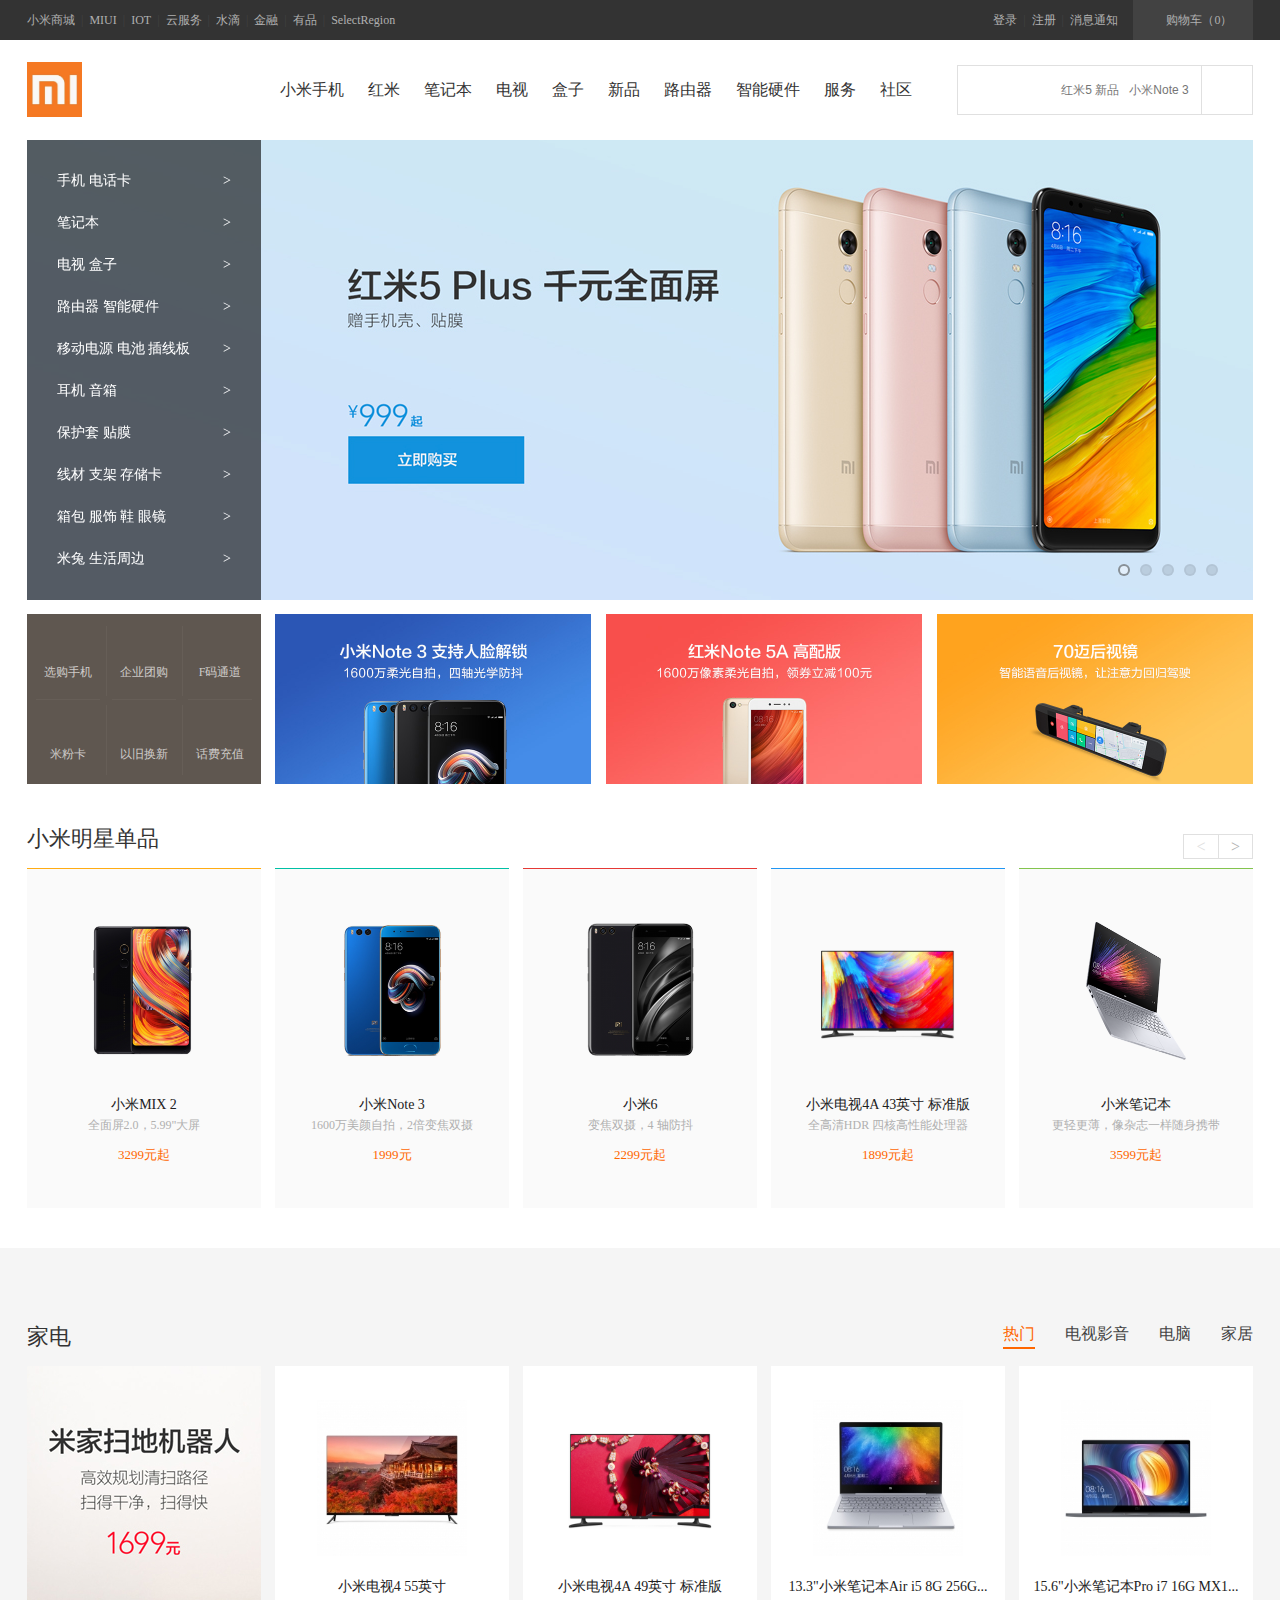
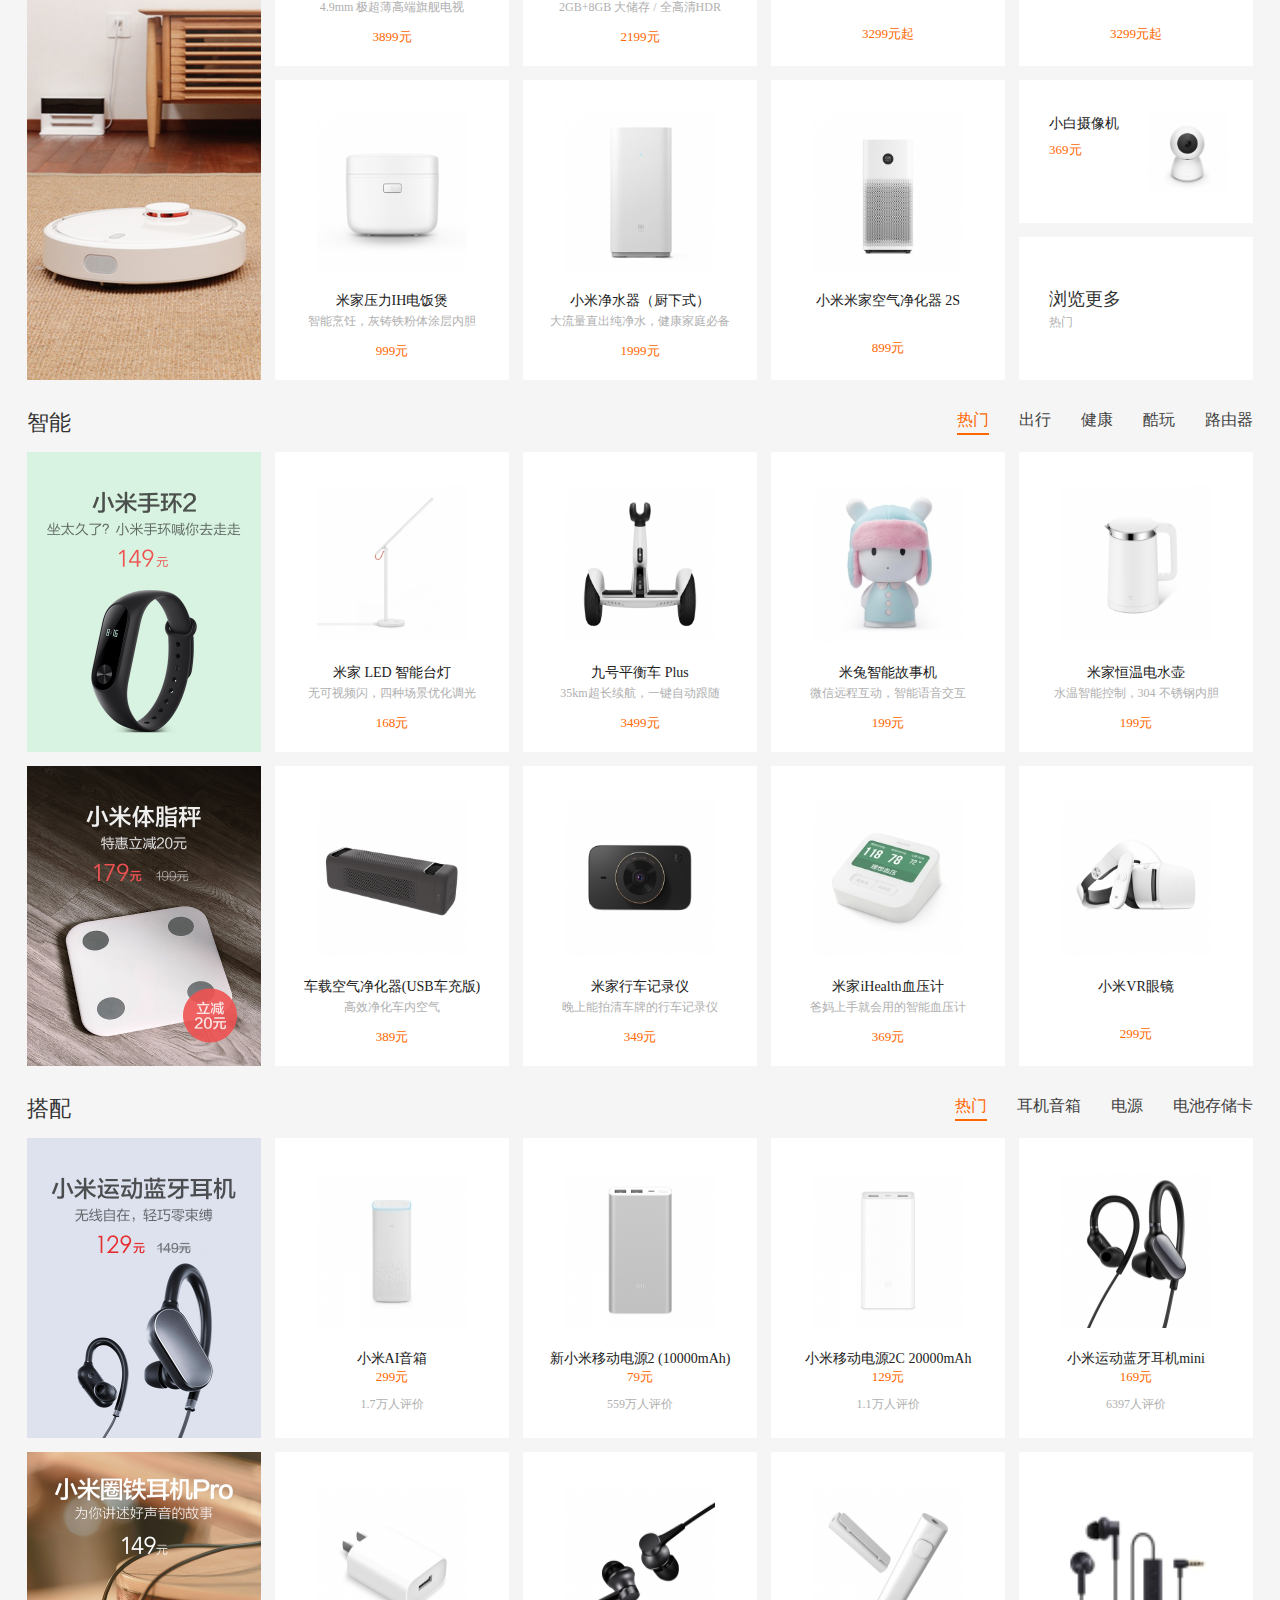
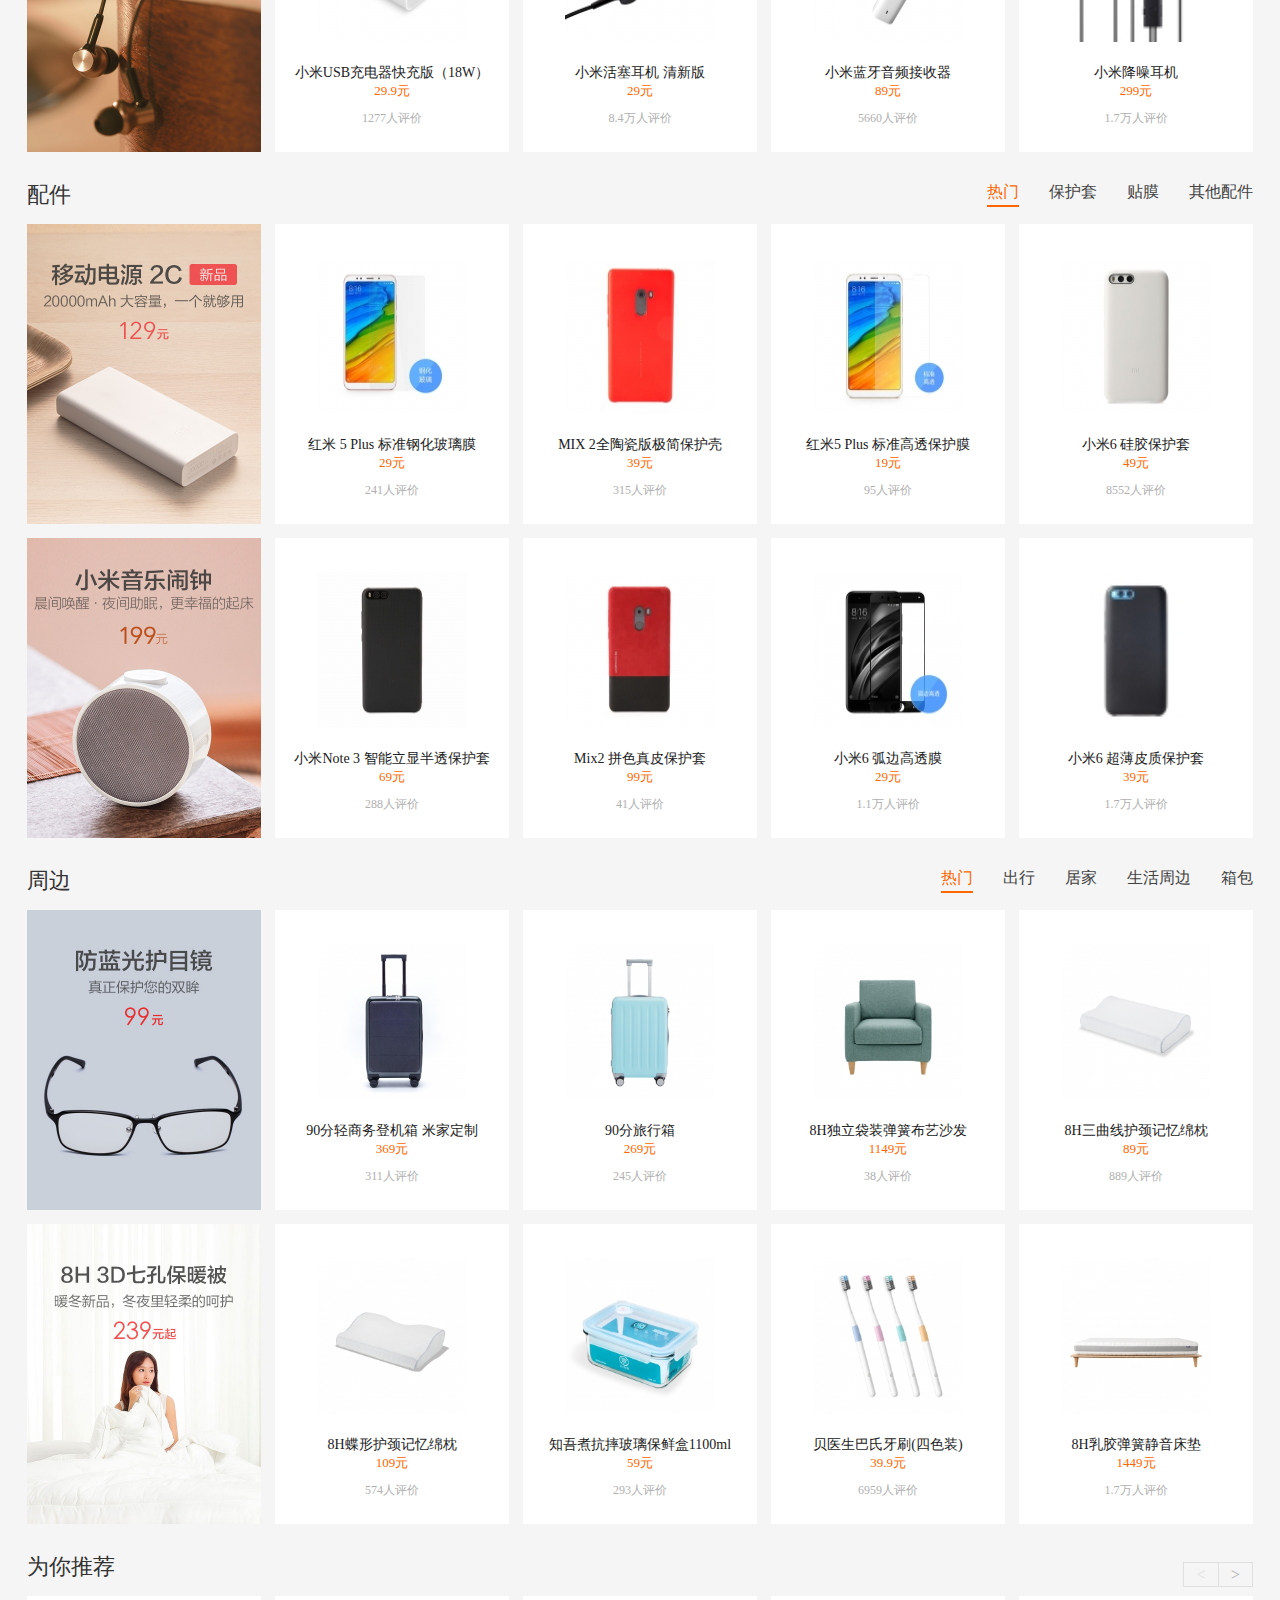
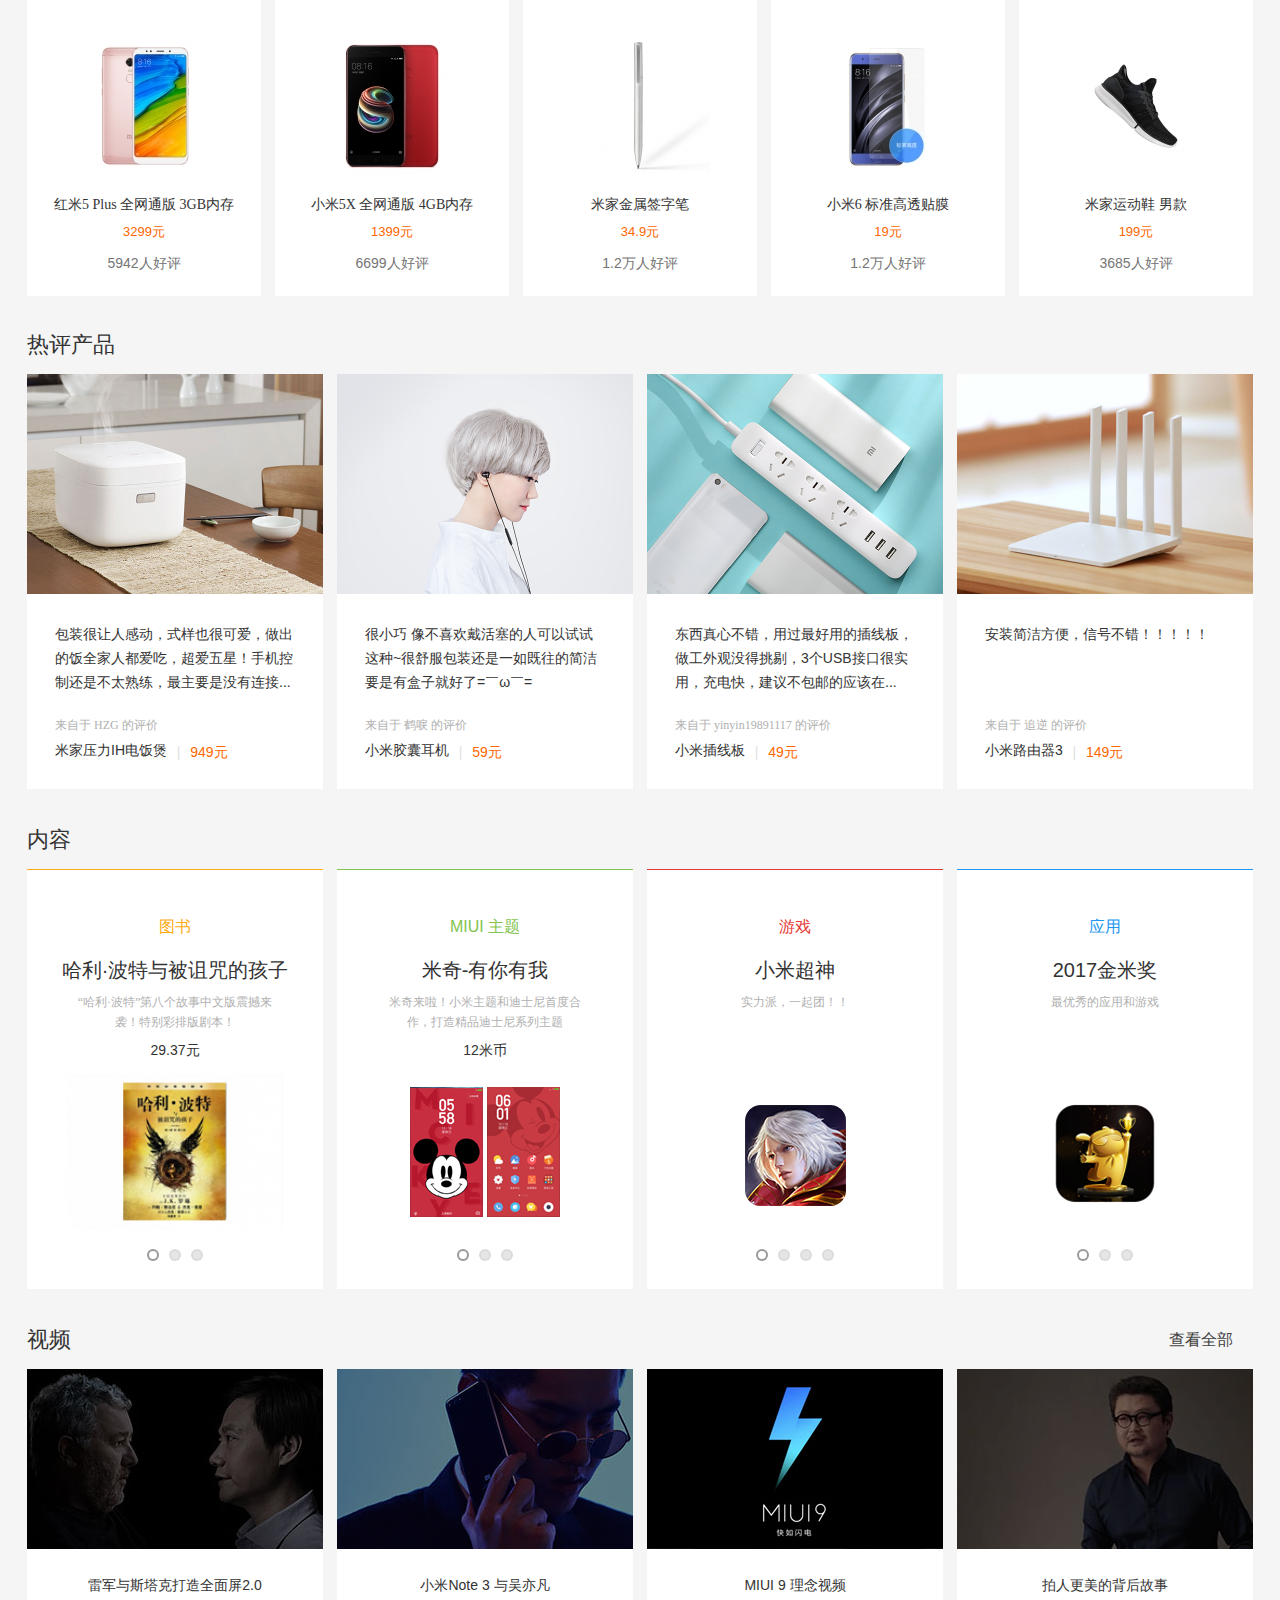
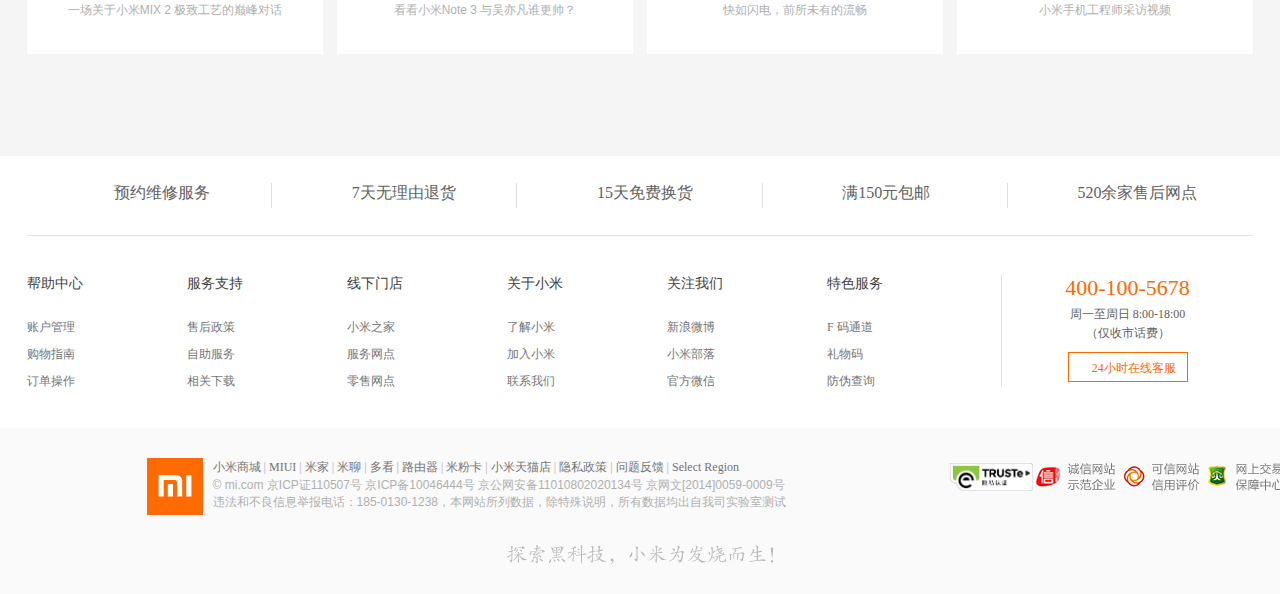
==== commit 3c9ba1bd: "2" ====
--- a/index.html
+++ b/index.html
@@ -707,58 +707,121 @@
 				<h2>内容</h2>
 			</div>
 			<div class="content-bottom">
-				<div class="content-bottom-item1 ci01 swiper-container-neirong">
+				<div class="content-bottom-item1 ci01 swiper-container">
 					<p class="item1-01">图书</p>
-					<div class="swiper-wrapper-neirong">
-						<div class="swiper-slide">
+					<div class="swiper-wrapper neirong">
+						<div class="swiper-slide ">
 							<a href=""><h1 class="item1-02">哈利·波特与被诅咒的孩子</h1></a>
 							<a href=""><p class="item1-03">“哈利·波特”第八个故事中文版震撼来袭！特别彩排版剧本！</p></a>
 							<a href=""><p class="item1-04">29.37元</p></a>
 							<a href=""><img src="img/content-item1.png" alt="" class="item1-05"></a>
 						</div>
-							
+						<div class="swiper-slide">
+							<a href=""><h1 class="item1-02">好吗好的</h1></a>
+							<a href=""><p class="item1-03">畅销作家大冰2016年新书！讲给你听，好吗好的！</p></a>
+							<a href=""><p class="item1-04">17.99元</p></a>
+							<a href=""><img src="img/content-item1-2.png" alt="" class="item1-05"></a>
+						</div>
+						<div class="swiper-slide">
+							<a href=""><h1 class="item1-02">好吗好的</h1></a>
+							<a href=""><p class="item1-03">海量好书，享受精品阅读时光</p></a>
+							<a href=""><p class="item1-04"></p></a>
+							<a href=""><img src="img/content-item1-3.png" alt="" class="item1-05"></a>
+						</div>
 					</div>
-					<a href="">
-						<div class="item1-06">     <!-- 轮播点 -->
-							<p class="item1-06-01"></p>
-						</div>
-					</a>
-				</div>
-				<div class="content-bottom-item1 ci02">
+					<div class="neirong-btn-left nbl1"><p>&#xe65b;</p></div>
+					<div class="neirong-btn-left nbl2"><p>&#xe606;</p></div>
+					<div class="swiper-pagination-neirong n1"></div>
+				</div>
+				
+
+				<div class="content-bottom-item1 ci02 swiper-container">
 					<p class="item1-01 ci02-01">MIUI 主题</p>
-					<a href=""><h1 class="item1-02">米奇-有你有我</h1></a>
-					<a href=""><p class="item1-03">米奇来啦！小米主题和迪士尼首度合作，打造精品迪士尼系列主题</p></a>
-					<a href=""><p class="item1-04">12米币</p></a>
-					<a href=""><img src="img/content-item2.png" alt="" class="item1-05"></a>
-					<a href="">
-						<div class="item1-06">
-							<p class="item1-06-01"></p>
-						</div>
-					</a>
-				</div>
-				<div class="content-bottom-item1 ci03">
+					<div class="swiper-wrapper neirong">
+						<div class="swiper-slide ">
+							<a href=""><h1 class="item1-02">米奇-有你有我</h1></a>
+							<a href=""><p class="item1-03">米奇来啦！小米主题和迪士尼首度合作，打造精品迪士尼系列主题</p></a>
+							<a href=""><p class="item1-04">12米币</p></a>
+							<a href=""><img src="img/content-item2.png" alt="" class="item1-05"></a>
+						</div>
+						<div class="swiper-slide stop-swiping">
+							<a href=""><h1 class="item1-02">钢铁侠-科技控</h1></a>
+							<a href=""><p class="item1-03">I'm Iron Man! 小米主题和迪士尼首度合作，打造精品漫威系列主题</p></a>
+							<a href=""><p class="item1-04">12米币</p></a>
+							<a href=""><img src="img/content-item2-2.png" alt="" class="item1-05"></a>
+						</div>
+						<div class="swiper-slide ">
+							<a href=""><h1 class="item1-02">大白-戳戳我抱抱你</h1></a>
+							<a href=""><p class="item1-03">大白(●—●)吧啦啦啦~小米主题和迪士尼首度合作，打造精品迪士尼</p></a>
+							<a href=""><p class="item1-04">15米币</p></a>
+							<a href=""><img src="img/content-item2-3.png" alt="" class="item1-05"></a>
+						</div>
+					</div>
+					<div class="neirong-btn-left nbl1"><p>&#xe65b;</p></div>
+					<div class="neirong-btn-left nbl2"><p>&#xe606;</p></div>
+					<div class="swiper-pagination-neirong n2"></div>
+				</div>
+
+
+				<div class="content-bottom-item1 ci03 swiper-container">
 					<p class="item1-01 ci03-01">游戏</p>
-					<a href=""><h1 class="item1-02">小米超神</h1></a>
-					<a href=""><p class="item1-03">实力派，一起团！！</p></a>
-					<a href=""><p class="item1-04 ci03-04"></p></a>
-					<a href=""><img src="img/content-item3.png" alt="" class="item1-05"></a>
-					<a href="">
-						<div class="item1-06">
-							<p class="item1-06-01"></p>
-						</div>
-					</a>
-				</div>
-				<div class="content-bottom-item1 ci04">
+					<div class="swiper-wrapper neirong">
+						<div class="swiper-slide ">
+							<a href=""><h1 class="item1-02">小米超神</h1></a>
+							<a href=""><p class="item1-03">实力派，一起团！！</p></a>
+							<a href=""><p class="item1-04 ci03-04"></p></a>
+							<a href=""><img src="img/content-item3.png" alt="" class="item1-05"></a>
+						</div>
+						<div class="swiper-slide stop-swiping">
+							<a href=""><h1 class="item1-02">小米枪战</h1></a>
+							<a href=""><p class="item1-03">组好队  去跳伞！！</p></a>
+							<a href=""><p class="item1-04">免费</p></a>
+							<a href=""><img src="img/content-item3-2.png" alt="" class="item1-05"></a>
+						</div>
+						<div class="swiper-slide ">
+							<a href=""><h1 class="item1-02">米柚手游模拟器</h1></a>
+							<a href=""><p class="item1-03">在电脑上玩遍小米所有手游</p></a>
+							<a href=""><p class="item1-04">免费</p></a>
+							<a href=""><img src="img/content-item3-3.png" alt="" class="item1-05"></a>
+						</div>
+						<div class="swiper-slide ">
+							<a href=""><h1 class="item1-02">组好队去跳伞</h1></a>
+							<a href=""><p class="item1-03">免费下载海量的手机游戏天天都有现金福利赠送</p></a>
+							<a href=""><p class="item1-04"></p></a>
+							<a href=""><img src="img/content-item3-4.png" alt="" class="item1-05"></a>
+						</div>
+					</div>
+					<div class="neirong-btn-left nbl1"><p>&#xe65b;</p></div>
+					<div class="neirong-btn-left nbl2"><p>&#xe606;</p></div>
+					<div class="swiper-pagination-neirong n3"></div>
+				</div>
+
+
+				<div class="content-bottom-item1 ci04 swiper-container">
 					<p class="item1-01 ci04-01">应用</p>
-					<a href=""><h1 class="item1-02">2017金米奖</h1></a>
-					<a href=""><p class="item1-03">最优秀的应用和游戏</p></a>
-					<a href=""><p class="item1-04 ci03-04"></p></a>
-					<a href=""><img src="img/content-item4.png" alt="" class="item1-05"></a>
-					<a href="">
-						<div class="item1-06">
-							<p class="item1-06-01"></p>
-						</div>
-					</a>
+					<div class="swiper-wrapper neirong">
+						<div class="swiper-slide ">
+							<a href=""><h1 class="item1-02">2017金米奖</h1></a>
+							<a href=""><p class="item1-03">最优秀的应用和游戏</p></a>
+							<a href=""><p class="item1-04 ci03-04"></p></a>
+							<a href=""><img src="img/content-item4.png" alt="" class="item1-05"></a>
+						</div>
+						<div class="swiper-slide stop-swiping">
+							<a href=""><h1 class="item1-02">Forest</h1></a>
+							<a href=""><p class="item1-03">帮助您专心于生活中每个重要时刻</p></a>
+							<a href=""><p class="item1-04">免费</p></a>
+							<a href=""><img src="img/content-item4-2.png" alt="" class="item1-05"></a>
+						</div>
+						<div class="swiper-slide ">
+							<a href=""><h1 class="item1-02">小米应用</h1></a>
+							<a href=""><p class="item1-03">小米出品 必属精品</p></a>
+							<a href=""><p class="item1-04">免费</p></a>
+							<a href=""><img src="img/content-item4-3.png" alt="" class="item1-05"></a>
+						</div>
+					</div>
+					<div class="neirong-btn-left nbl1"><p>&#xe65b;</p></div>
+					<div class="neirong-btn-left nbl2"><p>&#xe606;</p></div>
+					<div class="swiper-pagination-neirong n4"></div>
 				</div>
 			</div>
 		</div>
@@ -922,7 +985,7 @@
 </body>
 </html>
 <script> 
-var mySwiper = new Swiper('.swiper-container', {
+var mySwiper = new Swiper('.banner', {
 	autoplay: 1000,//可选选项，自动滑动
 	effect : 'fade',  //可选选项，渐变切换
 	prevButton:'.btn-left',
@@ -930,13 +993,32 @@
 	pagination : '.swiper-pagination',
 	loop : true,
 })
-
-var mySwiper = new Swiper('.swiper-container-neirong', {
-	autoplay: 1000,//可选选项，自动滑动
-	effect : 'fade',  //可选选项，渐变切换
-	prevButton:'.btn-left',
-	nextButton:'.btn-right',
-	pagination : '.swiper-pagination',
-	loop : true,
+var mySwiper1 = new Swiper('.ci01', {
+	//可选选项，自动滑动
+	effect : 'slide',  //可选选项，渐变切换
+	prevButton:'.nbl1',
+	nextButton:'.nbl2',
+	pagination : '.n1',
+})
+var mySwiper2 = new Swiper('.ci02', {
+	//可选选项，自动滑动
+	effect : 'slide',  //可选选项，渐变切换
+	prevButton:'.nbl1',
+	nextButton:'.nbl2',
+	pagination : '.n2',
+})
+var mySwiper3 = new Swiper('.ci03', {
+	//可选选项，自动滑动
+	effect : 'slide',  //可选选项，渐变切换
+	prevButton:'.nbl1',
+	nextButton:'.nbl2',
+	pagination : '.n3',
+})
+var mySwiper4 = new Swiper('.ci04', {
+	//可选选项，自动滑动
+	effect : 'slide',  //可选选项，渐变切换
+	prevButton:'.nbl1',
+	nextButton:'.nbl2',
+	pagination : '.n4',
 })
 </script>--- a/css/index.css
+++ b/css/index.css
@@ -499,11 +499,12 @@
 	height: 419px;
 	background-color: white;
 	border-top: 1px solid #ffac13;
-	margin-left: 14px;
+	margin-left: 14px!important;
 	float: left;
 }
 .ci01{
-	margin: 0;
+	margin: 0!important;
+	position: relative;
 }
 .ci02{
 	border-top-color: #83c44e;
@@ -1015,3 +1016,41 @@
 	border: 2px solid rgba(0, 0, 0, .4)!important;
 	background: rgba(255, 255, 255, 0.4)!important;
 }
+.swiper-slide{
+	background-color: white;
+}
+.neirong-btn-left{
+	font-family: 'iconfont';
+	width: 20px;
+	height: 24px;
+	color: white;
+	position: absolute;
+	top: 47%;
+	z-index: 10;
+    font-size: 18px;
+	cursor: pointer;
+	padding: 12px 0;
+	line-height: 24px;
+}
+.nbl1{
+	margin-left: 0px;
+    left: 0;
+}
+.nbl2{
+	margin-left: 0px;
+    right: 0;
+    font-size: 16px;
+    padding-right: 2px;
+    width: 18px;
+}
+.swiper-pagination-neirong{
+	position: absolute;
+	text-align: center;
+	top: 90%;
+	z-index: 10;
+	border-top-color: #ffac13!important;
+    color: #ffac13!important;
+}
+.content-bottom-item1:hover .neirong-btn-left{
+	background-color: rgba(66,66,66,0.2)!important;
+}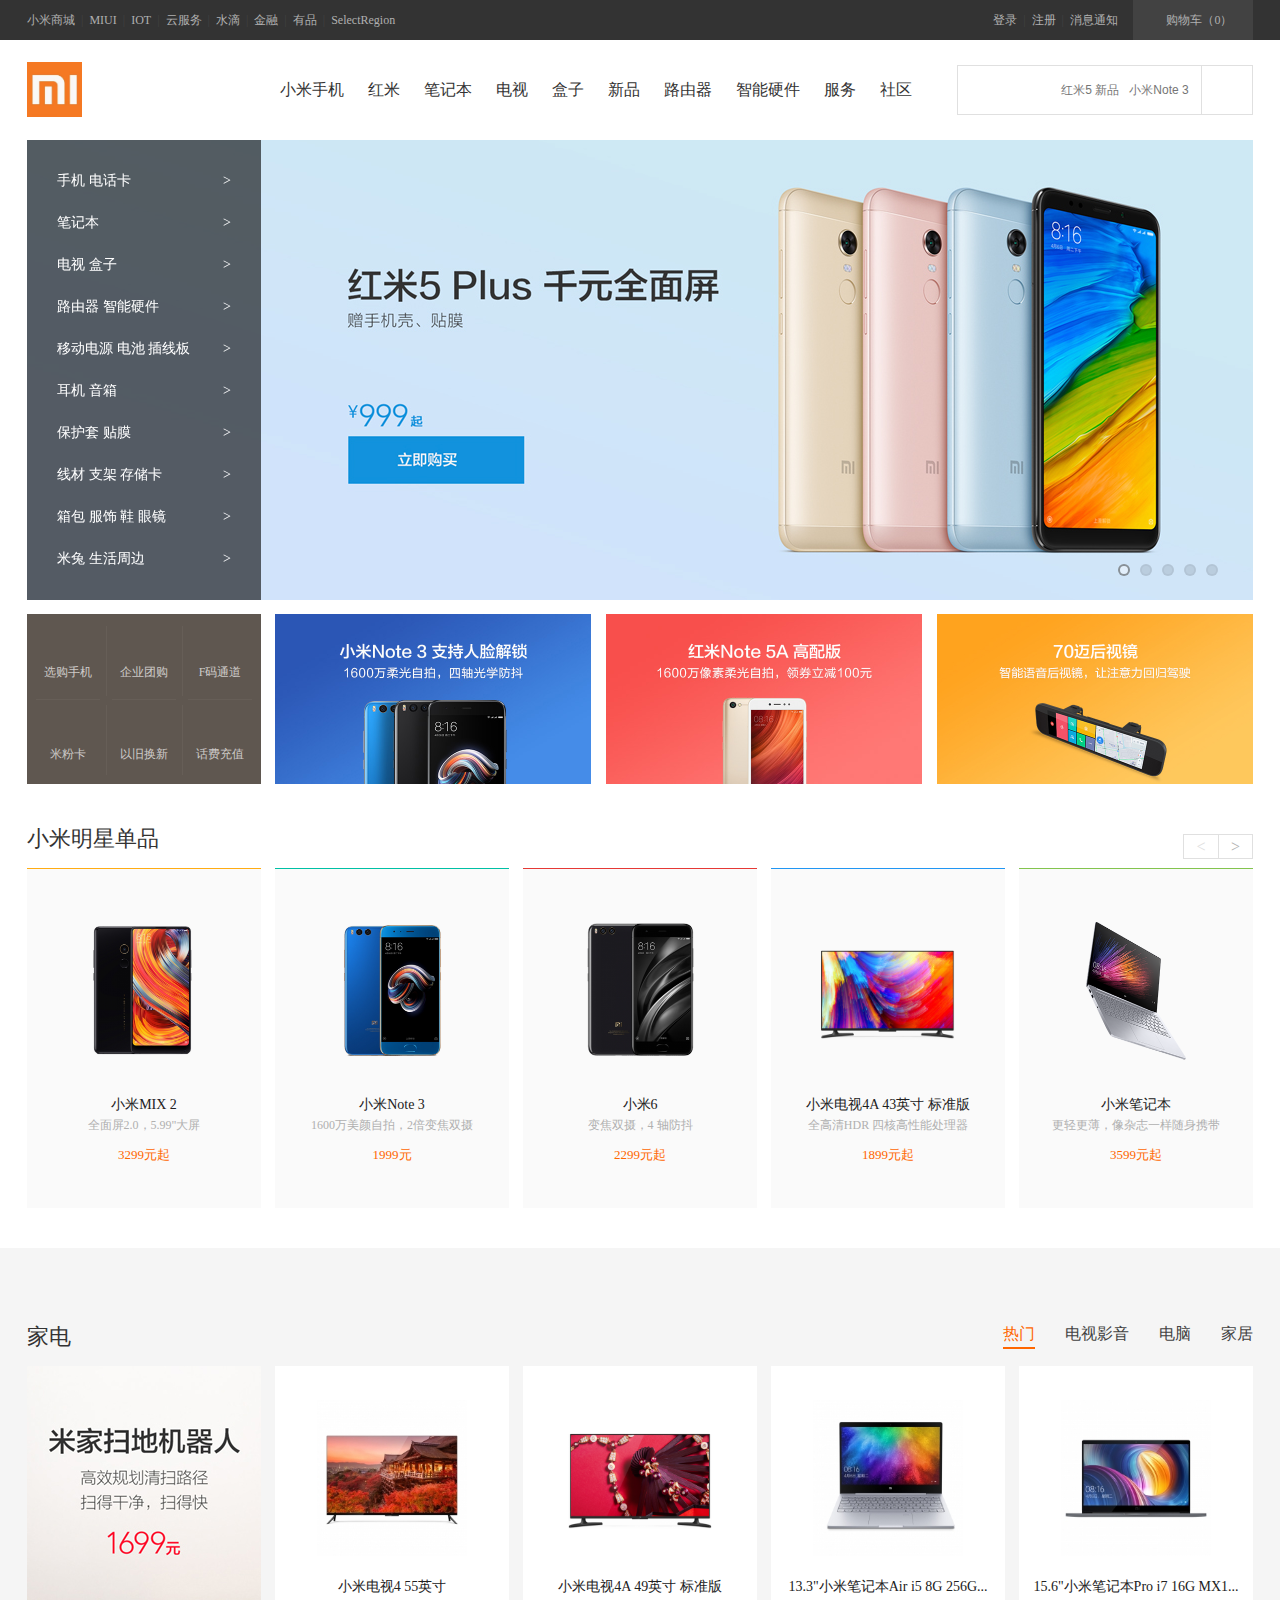
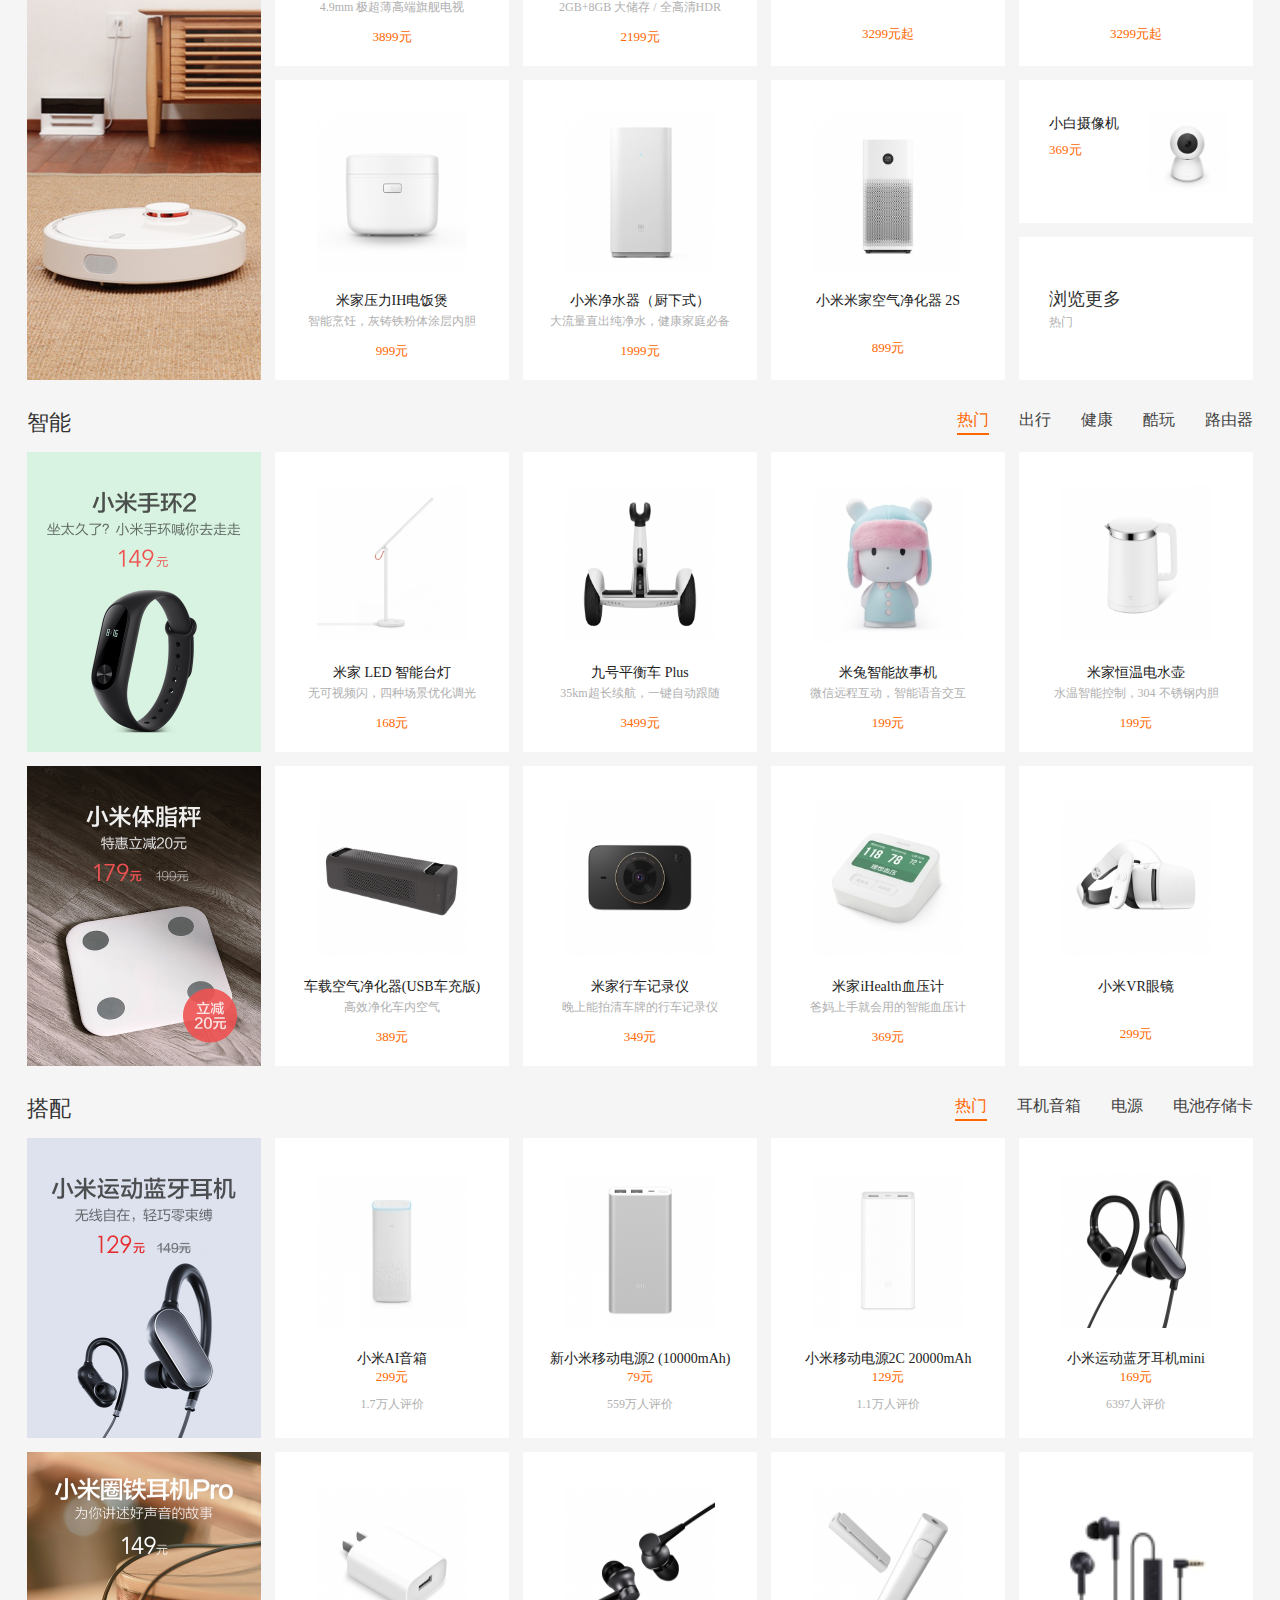
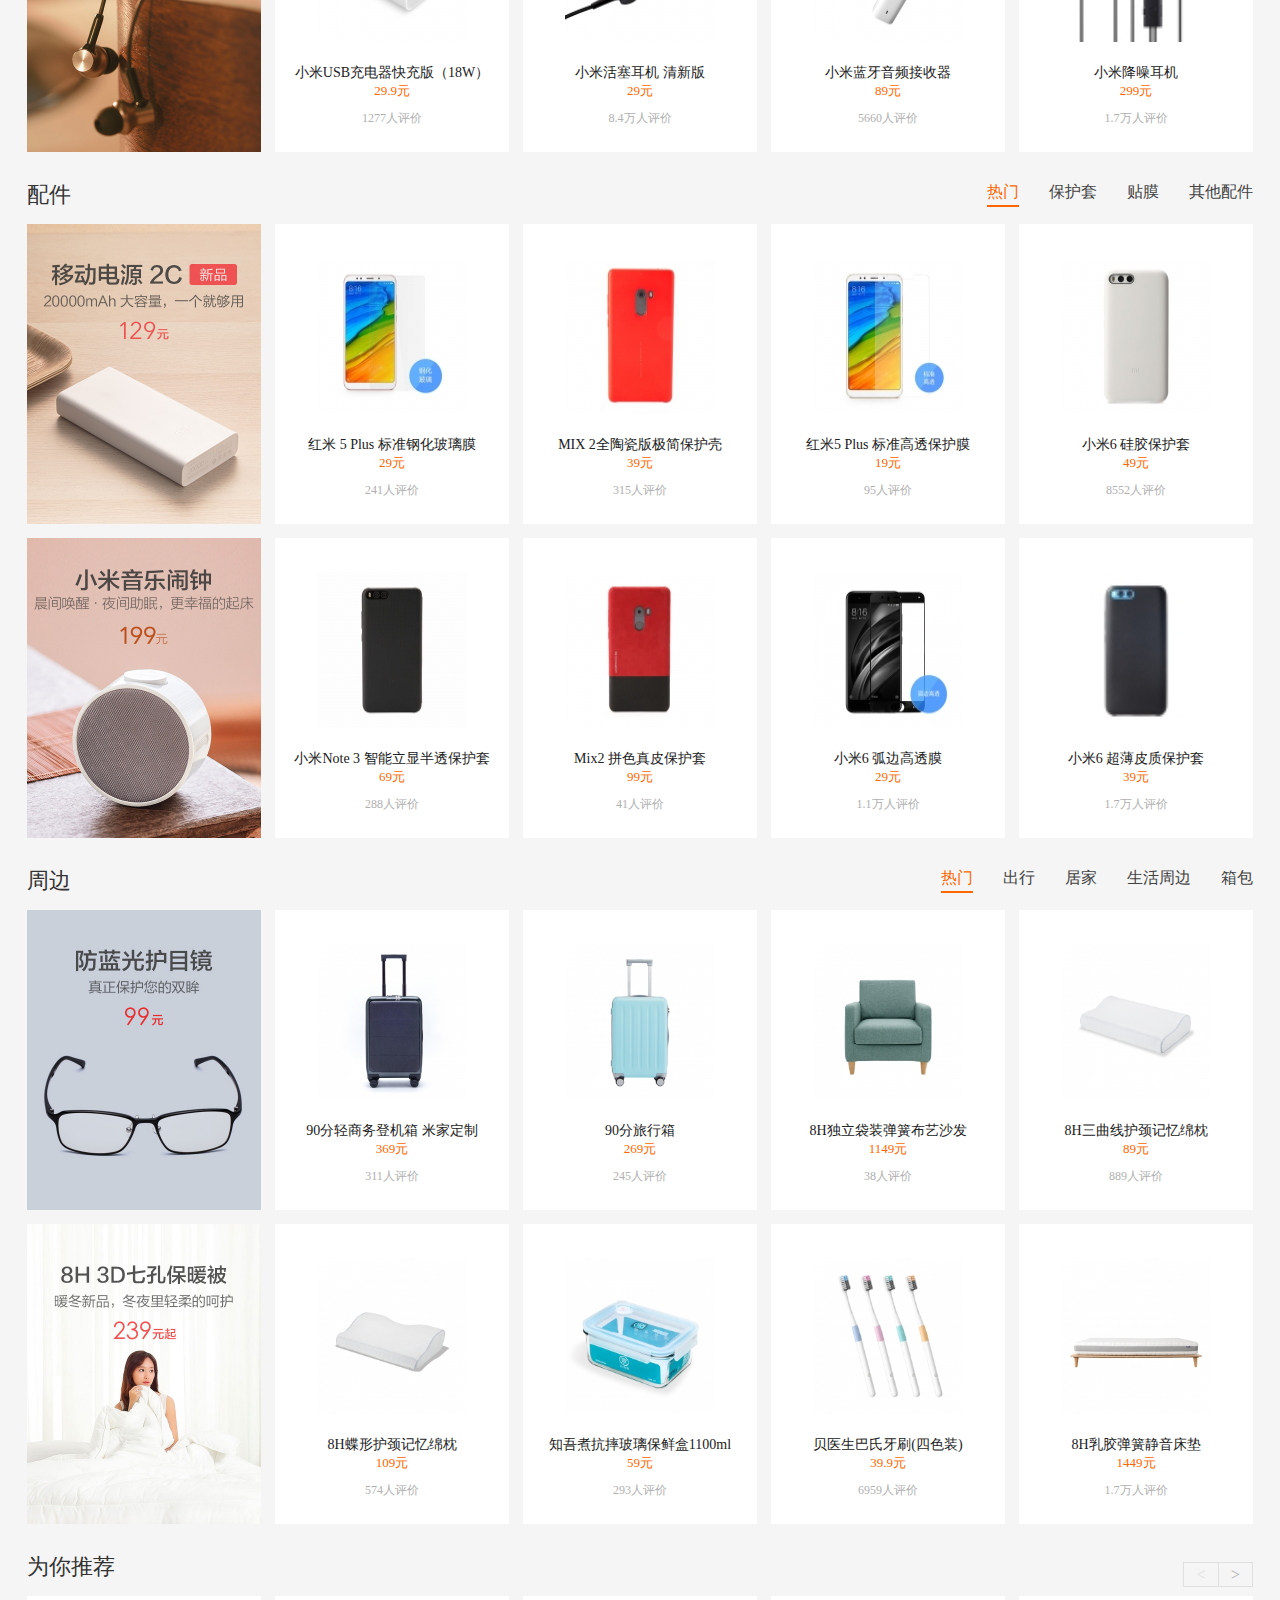
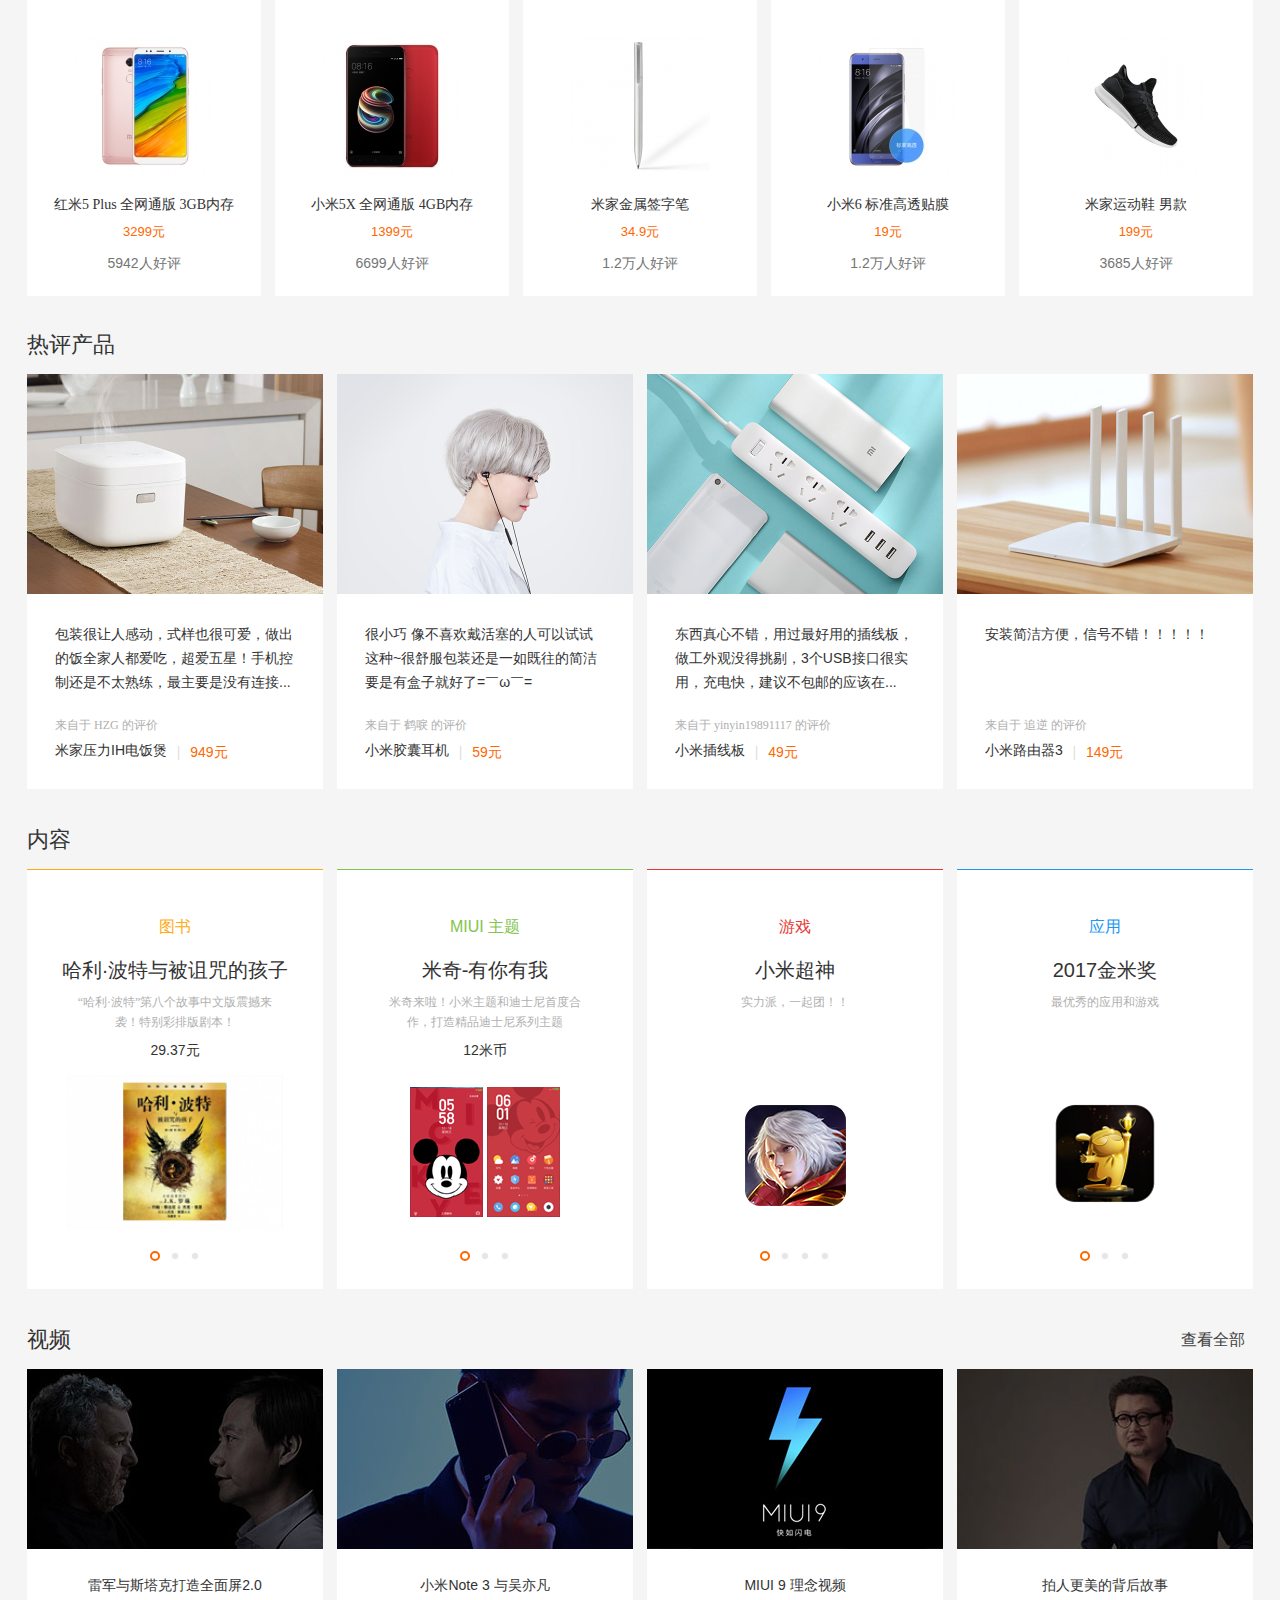
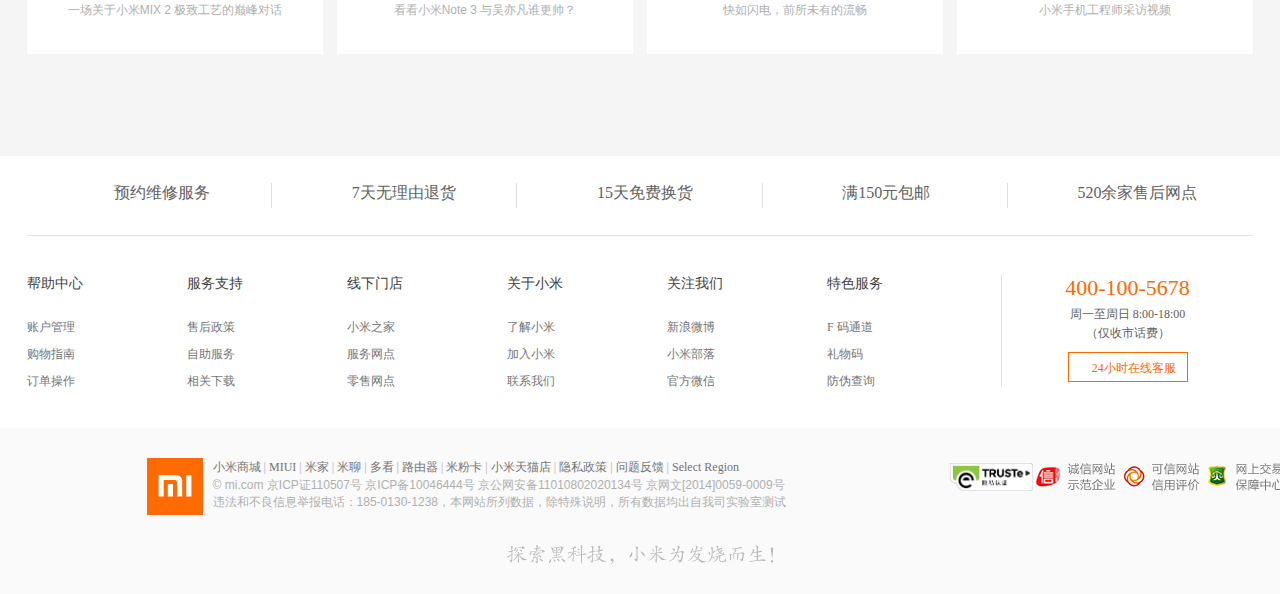
==== commit 682c411d: "5" ====
--- a/index.html
+++ b/index.html
@@ -9,6 +9,7 @@
 	<link rel="stylesheet" href="css/swiper.min.css">
 	<script src="js/jquery.js"></script>
 	<script src="js/swiper.min.js"></script>
+	<link rel="stylesheet" href="http://at.alicdn.com/t/font_532541_6xkdsh39ejm26gvi.css">
 </head>
 <body>
 	<!-- 头部开始 -->
@@ -833,12 +834,12 @@
 				<h2>视频</h2>
 				<div class="sp-you">
 					<p class="c01-top-right">查看全部</p>
-					<p>&#xe64f;</p>
+					<p class="iconfont icon-jiantou"></p>
 				</div>
 			</div>
 			<div class="video-bottom">
 				<div class="video-bottom-item01 vi01">
-					<a href="" class="vip"><img src="img/video-item1.jpg" alt=""><p>&#xe673;</p></a>
+					<a href="" class="vip"><img src="img/video-item1.jpg" alt=""><p class="iconfont icon-shipin"></p></a>
 					<a href=""><p class="video-item2">雷军与斯塔克打造全面屏2.0</p></a>
 					<h4>一场关于小米MIX 2 极致工艺的巅峰对话</h4>
 				</div>
--- a/css/index.css
+++ b/css/index.css
@@ -1,11 +1,4 @@
-@font-face {
-  font-family: 'iconfont';  /* project id 532541 */
-  src: url('https://at.alicdn.com/t/font_532541_5ple9ov0xvv4pldi.eot');
-  src: url('https://at.alicdn.com/t/font_532541_5ple9ov0xvv4pldi.eot?#iefix') format('embedded-opentype'),
-  url('https://at.alicdn.com/t/font_532541_5ple9ov0xvv4pldi.woff') format('woff'),
-  url('https://at.alicdn.com/t/font_532541_5ple9ov0xvv4pldi.ttf') format('truetype'),
-  url('https://at.alicdn.com/t/font_532541_5ple9ov0xvv4pldi.svg#iconfont') format('svg');
-}
+
 .head-buy span:nth-child(1){
 	font-family: 'iconfont';
 	line-height: 40px;
@@ -230,7 +223,7 @@
 	color: #424242;
 	font-size: 16px;
 }
-.jiadian-nav li:hover,.c01-top-right:hover,.shang-item1:hover,.xia-item1-02:hover,.dibu-shang-middle a:hover,.mx-02:hover,.daohanglan-middle-wenzi:hover{
+.jiadian-nav li:hover,.shang-item1:hover,.xia-item1-02:hover,.dibu-shang-middle a:hover,.mx-02:hover,.daohanglan-middle-wenzi:hover{
 	color: #ff6700;
 	border-bottom-color: #ff6700;
 	cursor: pointer;
@@ -611,16 +604,22 @@
 }
 .c01-top p{
 	float: left;
-	font-size: 14px;
+	font-size: 16px;
 	line-height: 58px;
 	font-weight: normal;
-	color: #333;
 	font-family: "Helvetica Neue", Helvetica, Arial, "Microsoft Yahei", "Hiragino Sans GB", "Heiti SC", "WenQuanYi Micro Hei", sans-serif;
 	
 }
-.c01-top p{
-	font-size: 16px;
+.c01-top .sp-you{
 	color: #424242;
+	cursor: pointer;
+}
+.c01-top .sp-you:hover,.c01-top .sp-you:hover .iconfont{
+	color: #ff6700;
+}
+.c01-top .sp-you .iconfont{
+	font-size: 18px;
+	color: #b0b0b0;
 	float: left;
 	font-family: 'iconfont';
 
@@ -628,9 +627,7 @@
 .c01-top-right{
 	margin-right: 8px;	
 }
-.sp-you p:nth-child(2){
-	color: #b0b0b0;
-}
+
 .sp-you{
 	float: right;
 }
@@ -1053,4 +1050,17 @@
 }
 .content-bottom-item1:hover .neirong-btn-left{
 	background-color: rgba(66,66,66,0.2)!important;
+}
+
+
+
+.content .content-bottom .swiper-container .swiper-pagination-neirong .swiper-pagination-bullet{
+	width: 6px!important;
+    height: 6px;
+    border: 2px solid #f5f5f5!important;
+    border-radius: 6px;
+}
+
+.content .content-bottom .swiper-container .swiper-pagination-neirong .swiper-pagination-bullet-active{
+	border: 2px solid #ff6700!important;
 }